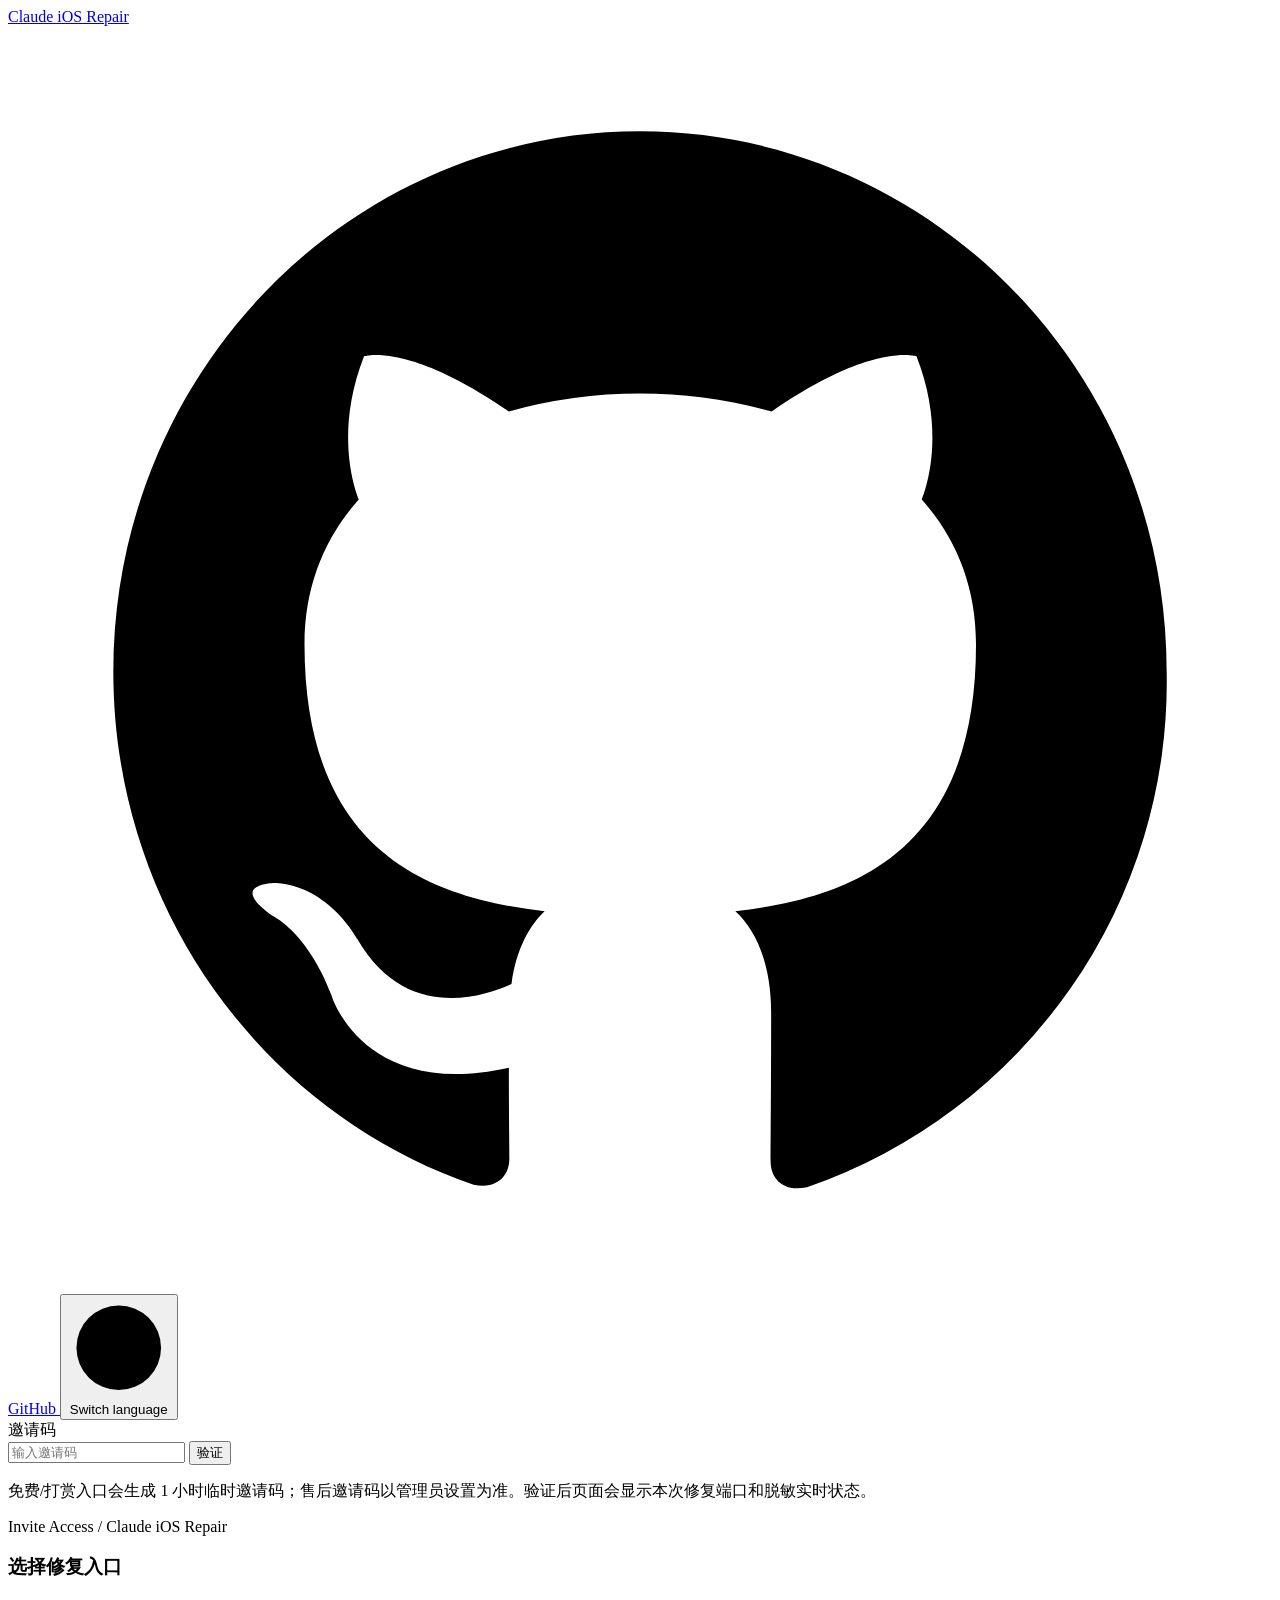
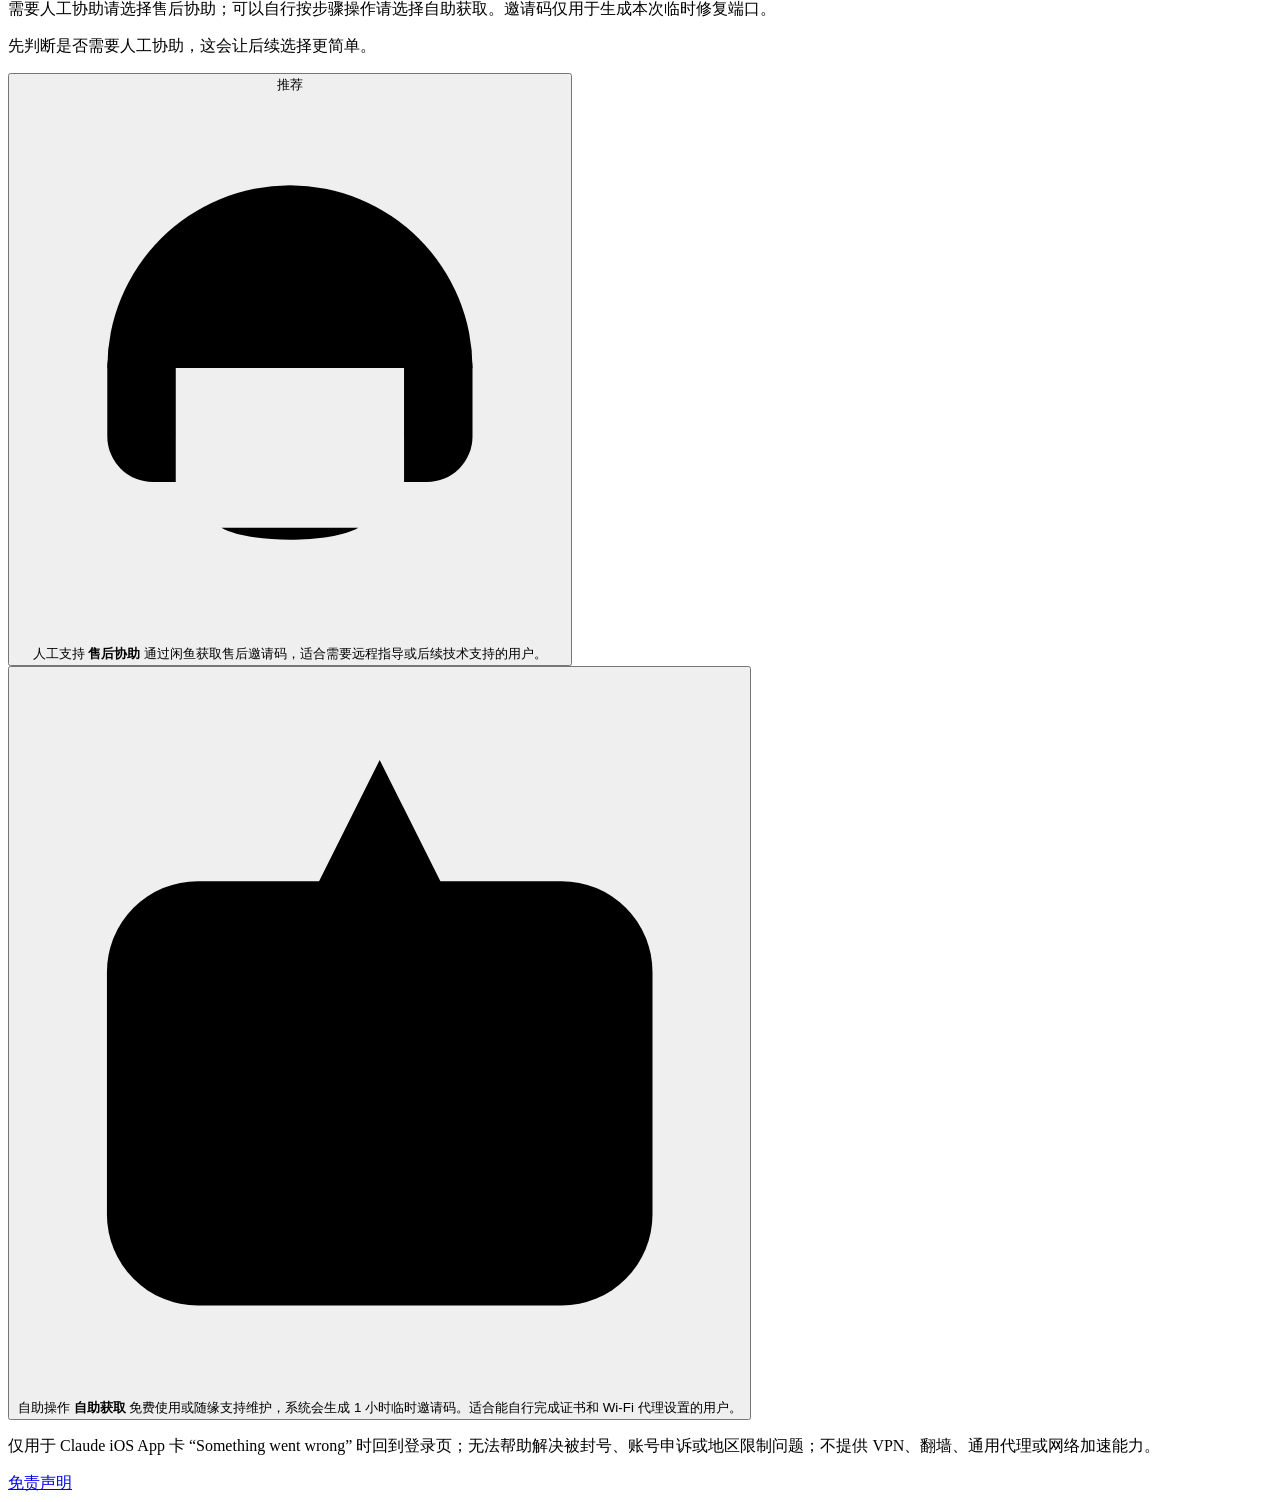
==== repair_site/web/index.html @ 19daa7bd "Simplify WeChat group QR copy" ====
<!doctype html>
<html lang="zh-CN">
<head>
  <meta charset="utf-8">
  <meta name="viewport" content="width=device-width, initial-scale=1">
  <title>Claude iOS 登录卡死修复指南</title>
  <link rel="icon" href='data:image/svg+xml,%3Csvg xmlns="http://www.w3.org/2000/svg" viewBox="0 0 64 64"%3E%3Crect width="64" height="64" rx="14" fill="%23255fdb"/%3E%3Cpath d="M20 34h24M32 22v24" stroke="white" stroke-width="7" stroke-linecap="round"/%3E%3C/svg%3E'>
  <link rel="stylesheet" href="/styles.css">
</head>
<body class="public-page">
  <header class="topbar">
    <div class="topbar-shell">
      <div class="topbar-main">
        <a class="brand" href="#top" aria-label="返回指南顶部">Claude iOS Repair</a>
        <div class="topbar-actions">
          <a class="github-link icon-button" href="https://github.com/claude89757/claude-ios-repair-proxy" target="_blank" rel="noreferrer noopener" aria-label="GitHub 开源地址" title="GitHub">
            <svg class="github-icon" viewBox="0 0 24 24" aria-hidden="true" focusable="false">
              <path d="M12 2C6.48 2 2 6.58 2 12.26c0 4.53 2.87 8.38 6.84 9.74.5.1.68-.22.68-.49 0-.24-.01-.88-.01-1.73-2.78.62-3.37-1.38-3.37-1.38-.45-1.19-1.11-1.5-1.11-1.5-.91-.64.07-.63.07-.63 1 .07 1.53 1.06 1.53 1.06.9 1.57 2.36 1.12 2.93.86.09-.67.35-1.12.63-1.38-2.22-.26-4.56-1.14-4.56-5.07 0-1.12.39-2.03 1.03-2.75-.1-.26-.45-1.31.1-2.72 0 0 .84-.28 2.75 1.05A9.3 9.3 0 0 1 12 6.98c.85 0 1.7.12 2.5.34 1.91-1.33 2.75-1.05 2.75-1.05.55 1.41.2 2.46.1 2.72.64.72 1.03 1.63 1.03 2.75 0 3.94-2.34 4.81-4.57 5.07.36.32.68.95.68 1.92 0 1.38-.01 2.49-.01 2.83 0 .27.18.59.69.49A10.14 10.14 0 0 0 22 12.26C22 6.58 17.52 2 12 2z"></path>
            </svg>
            <span class="sr-only">GitHub</span>
          </a>
          <button id="language-toggle" class="language-toggle icon-button" type="button" aria-label="Switch language" title="Switch language" aria-pressed="false">
            <svg class="language-toggle-icon" viewBox="0 0 24 24" aria-hidden="true" focusable="false">
              <circle cx="12" cy="12" r="10"></circle>
              <path d="M2 12h20"></path>
              <path d="M12 2a14.5 14.5 0 0 1 0 20"></path>
              <path d="M12 2a14.5 14.5 0 0 0 0 20"></path>
            </svg>
            <span class="language-toggle-label sr-only">Switch language</span>
          </button>
        </div>
      </div>
      <form id="invite-form" class="header-invite-form" aria-label="邀请码验证">
        <label for="invite-code" data-i18n="entry.label">邀请码</label>
        <div class="header-invite-controls">
          <input id="invite-code" name="invite-code" autocomplete="off" inputmode="latin" placeholder="输入邀请码" data-i18n-placeholder="entry.placeholder">
          <button type="submit" data-i18n="entry.submit">验证</button>
        </div>
        <p class="claim-feedback" data-claim-feedback></p>
      </form>
      <p class="invite-floating-note" data-i18n="entry.copy">免费/打赏入口会生成 1 小时临时邀请码；售后邀请码以管理员设置为准。验证后页面会显示本次修复端口和脱敏实时状态。</p>
    </div>
  </header>

  <main id="top" class="app-shell">
    <section id="invite-gate" class="invite-gate-screen" data-active-view="choice" aria-labelledby="invite-gate-title">
      <div class="invite-gate-shell">
        <section class="invite-view invite-choice-view" data-invite-view="choice" aria-labelledby="invite-gate-title">
          <div class="invite-gate-hero">
            <p class="eyebrow" data-i18n="inviteGate.eyebrow">Invite Access / Claude iOS Repair</p>
            <h1 id="invite-gate-title" data-i18n="inviteGate.title">选择修复入口</h1>
            <p class="invite-gate-lede" data-i18n="inviteGate.copy">需要人工协助请选择售后协助；可以自行按步骤操作请选择自助获取。邀请码仅用于生成本次临时修复端口。</p>
          </div>

          <p class="invite-choice-hint" data-i18n="inviteGate.choiceHint">先判断是否需要人工协助，这会让后续选择更简单。</p>

          <div class="invite-methods" aria-label="邀请码获取方式">
            <button class="invite-method-option is-recommended" type="button" data-invite-method-select="xianyu" aria-controls="invite-method-xianyu">
              <span class="method-recommend" data-i18n="inviteGate.recommended">推荐</span>
              <span class="invite-method-head">
                <span class="method-icon method-icon-support" aria-hidden="true">
                  <svg viewBox="0 0 24 24" focusable="false">
                    <path d="M4 12a8 8 0 0 1 16 0"></path>
                    <path d="M4 12v3a2 2 0 0 0 2 2h1v-7H6a2 2 0 0 0-2 2z"></path>
                    <path d="M20 12v3a2 2 0 0 1-2 2h-1v-7h1a2 2 0 0 1 2 2z"></path>
                    <path d="M9 19c1.2.7 4.8.7 6 0"></path>
                  </svg>
                </span>
                <span>
                  <span class="method-label" data-i18n="inviteGate.xianyuLabel">人工支持</span>
                  <strong data-i18n="inviteGate.xianyuTitle">售后协助</strong>
                </span>
              </span>
              <span data-i18n="inviteGate.xianyuBrief">通过闲鱼获取售后邀请码，适合需要远程指导或后续技术支持的用户。</span>
            </button>

            <button class="invite-method-option" type="button" data-invite-method-select="self" aria-controls="invite-method-self">
              <span class="invite-method-head">
                <span class="method-icon method-icon-self" aria-hidden="true">
                  <svg viewBox="0 0 24 24" focusable="false">
                    <path d="M15 7h3a3 3 0 0 1 3 3v8a3 3 0 0 1-3 3H6a3 3 0 0 1-3-3v-8a3 3 0 0 1 3-3h3"></path>
                    <path d="M8 11l4-8 4 8"></path>
                    <path d="M10 11h4"></path>
                    <path d="M9 16h6"></path>
                  </svg>
                </span>
                <span>
                  <span class="method-label" data-i18n="inviteGate.selfLabel">自助操作</span>
                  <strong data-i18n="inviteGate.selfTitle">自助获取</strong>
                </span>
              </span>
              <span data-i18n="inviteGate.selfBrief">免费使用或随缘支持维护，系统会生成 1 小时临时邀请码。适合能自行完成证书和 Wi‑Fi 代理设置的用户。</span>
            </button>
          </div>

          <p class="invite-scope-note" data-i18n="inviteGate.scopeNote">仅用于 Claude iOS App 卡 “Something went wrong” 时回到登录页；无法帮助解决被封号、账号申诉或地区限制问题；不提供 VPN、翻墙、通用代理或网络加速能力。</p>
        </section>

        <section id="invite-method-xianyu" class="invite-view invite-method-page" data-invite-view="xianyu" data-invite-method-panel="xianyu" hidden>
          <div class="method-page-header">
            <button class="button secondary method-back-button" type="button" data-invite-back data-i18n="inviteGate.back">返回选择</button>
            <span class="method-recommend" data-i18n="inviteGate.recommended">推荐</span>
          </div>
          <div class="invite-method-page-body">
            <div class="method-page-copy">
              <p class="method-label" data-i18n="inviteGate.xianyuLabel">人工支持</p>
              <h2 data-i18n="inviteGate.xianyuDetailTitle">闲鱼购买后获取售后邀请码</h2>
              <p data-i18n="inviteGate.xianyuPageCopy">购买后按售后指引获取邀请码，再在顶部输入并验证。</p>
            </div>
            <div class="method-page-card">
              <div class="xianyu-link-box">
                <span data-i18n="inviteGate.xianyuCodeLabel">闲鱼购买链接</span>
                <a href="https://www.goofish.com/item?spm=a21ybx.personal.feeds.1.3e076ac2wWp67j&amp;id=1061136454887&amp;categoryId=50023914" target="_blank" rel="noreferrer noopener">https://www.goofish.com/item?id=1061136454887</a>
              </div>
              <div class="support-badges is-supported" aria-label="支持说明">
                <span data-i18n="inviteGate.remoteSupport">含远程指导</span>
                <span data-i18n="inviteGate.afterSupport">含后续售后技术支持</span>
              </div>
              <div class="method-page-actions">
                <a class="button primary" href="https://www.goofish.com/item?spm=a21ybx.personal.feeds.1.3e076ac2wWp67j&amp;id=1061136454887&amp;categoryId=50023914" target="_blank" rel="noreferrer noopener" data-i18n="inviteGate.openXianyu">去闲鱼获取售后邀请码</a>
                <button class="button secondary" type="button" data-copy-invite-link data-copy-value="https://www.goofish.com/item?spm=a21ybx.personal.feeds.1.3e076ac2wWp67j&amp;id=1061136454887&amp;categoryId=50023914" data-i18n="inviteGate.copyXianyu">复制链接</button>
                <button class="button secondary" type="button" data-focus-invite data-i18n="inviteGate.focusInvite">去顶部输入邀请码</button>
              </div>
              <p class="method-footnote" data-i18n="inviteGate.xianyuFootnote">此方式使用售后邀请码；请以下单后的售后邀请码为准。</p>
            </div>
          </div>
        </section>

        <section id="invite-method-self" class="invite-view invite-method-page self-method-page" data-invite-view="self" data-invite-method-panel="self" hidden>
          <div class="method-page-header">
            <button class="button secondary method-back-button" type="button" data-invite-back data-i18n="inviteGate.back">返回选择</button>
            <div class="support-badges" aria-label="支持说明">
              <span data-i18n="inviteGate.selfServe">自助使用，无售后和远程支持</span>
            </div>
          </div>
          <div class="invite-method-page-body">
            <div class="method-page-copy">
              <p class="method-label" data-i18n="inviteGate.selfLabel">自助操作</p>
              <h2 data-i18n="inviteGate.selfDetailTitle">自助获取临时邀请码</h2>
              <p data-i18n="inviteGate.selfPageCopy">可以免费自助，也可以随缘支持维护。两种方式都会生成 1 小时临时邀请码，适合能自行完成证书和 Wi‑Fi 代理设置的用户。</p>
            </div>

            <div class="self-service-options">
              <div class="self-service-paths">
                <article class="self-service-path is-free">
                  <div>
                    <p class="method-label" data-i18n="inviteGate.freePathLabel">方式一</p>
                    <h3 data-i18n="inviteGate.freePathTitle">小红书一键三连</h3>
                    <p data-i18n="inviteGate.freePathCopy">先打开小红书完成一键三连，再点击确认生成邀请码。</p>
                  </div>
                  <div class="self-service-path-actions">
                    <a class="button secondary" href="https://www.xiaohongshu.com/explore/6a3d6a840000000015027b6c?app_platform=ios&app_version=9.35.1&share_from_user_hidden=true&xsec_source=app_share&type=normal&xsec_token=CB0UYhy_gO1Kvj1oKU3by-zAITK2CkzHW9HyzYuIuJ2mY=&author_share=1&xhsshare=WeixinSession&shareRedId=N0wyMzZLNTw2NzUyOTgwNjY0OTc0SUc5&apptime=1782614223&share_id=7ce6b5a0903d4e72ba044663a7fe2b5c&wechatWid=e41ea19683b24e64600b37507d713f97&wechatOrigin=menu" target="_blank" rel="noreferrer noopener" data-i18n="inviteGate.openXhs">打开小红书</a>
                    <button class="button primary" type="button" data-invite-auto-claim="free" data-i18n="inviteGate.startFree">我已一键三连，生成邀请码</button>
                  </div>
                </article>

                <article class="self-service-path is-coffee">
                  <div>
                    <p class="method-label" data-i18n="inviteGate.coffeePathLabel">方式二</p>
                    <h3 data-i18n="inviteGate.coffeePathTitle">请作者喝杯咖啡</h3>
                    <p data-i18n="inviteGate.coffeePathCopy">扫码下方支付宝二维码后，点击确认生成邀请码。</p>
                  </div>
                  <div class="self-service-path-actions">
                    <button class="button primary" type="button" data-invite-auto-claim="alipay" data-i18n="inviteGate.startAlipay">我已请咖啡，生成邀请码</button>
                  </div>
                </article>
              </div>

              <article class="self-service-card">
                <div class="self-service-card-head">
                  <span class="method-icon method-icon-support-dev" aria-hidden="true">
                    <svg viewBox="0 0 24 24" focusable="false">
                      <path d="M6 9h12l-1.2 11H7.2z"></path>
                      <path d="M8 9V6a4 4 0 0 1 8 0v3"></path>
                      <path d="M9 14h6"></path>
                    </svg>
                  </span>
                  <div>
                    <p class="method-label" data-i18n="inviteGate.alipayLabel">支持维护</p>
                    <h3 data-i18n="inviteGate.alipayDetailTitle">请作者喝杯咖啡</h3>
                  </div>
                </div>
                <p data-i18n="inviteGate.alipayPageCopy">如果工具帮到了你，可以请作者喝杯咖啡支持维护。</p>
                <div class="qr-scan-panel">
                  <button class="qr-image-button" type="button" data-qr-preview="/assets/alipay-reward-qr.jpg" data-qr-title="支付宝收款二维码" aria-label="放大查看支付宝收款二维码">
                    <img class="qr-scan-image" src="/assets/alipay-reward-qr.jpg" alt="支付宝收款二维码">
                  </button>
                  <div class="qr-panel-copy">
                    <h2 data-i18n="inviteGate.scanAlipayTitle">支付宝二维码</h2>
                    <p data-i18n="inviteGate.scanAlipayCopy">可扫码支持维护，完成后点上方按钮自动验证。</p>
                  </div>
                  <div class="qr-actions">
                    <button class="button secondary" type="button" data-qr-preview="/assets/alipay-reward-qr.jpg" data-qr-title="支付宝收款二维码" data-i18n="inviteGate.previewQr">放大查看</button>
                    <a class="button secondary" href="/assets/alipay-reward-qr.jpg" target="_blank" rel="noreferrer noopener" data-i18n="inviteGate.openOriginal">打开原图</a>
                    <a class="button secondary" href="/assets/alipay-reward-qr.jpg" download data-i18n="inviteGate.downloadQr">下载保存</a>
                  </div>
                </div>
              </article>

              <button class="floating-group-qr" type="button" data-qr-preview="/assets/group-invite-qr.jpg" data-qr-title="微信群二维码" aria-label="打开微信群二维码">
                <img class="floating-group-qr-image" src="/assets/group-invite-qr.jpg" alt="微信群二维码">
                <span class="floating-group-qr-copy">
                  <span class="floating-group-qr-title" data-i18n="inviteGate.scanGroupTitle">加入微信群</span>
                  <span class="floating-group-qr-action" data-i18n="inviteGate.openGroupQr">扫码入群交流</span>
                </span>
              </button>
            </div>
          </div>
        </section>

      </div>
    </section>

    <div id="qr-preview-modal" class="qr-preview-modal" role="dialog" aria-modal="true" aria-labelledby="qr-preview-title" hidden>
      <div class="qr-preview-backdrop" data-qr-close></div>
      <div class="qr-preview-dialog">
        <button class="qr-preview-close" type="button" data-qr-close data-i18n="inviteGate.closePreview">关闭</button>
        <h2 id="qr-preview-title" data-i18n="inviteGate.qrPreviewTitle">二维码预览</h2>
        <img id="qr-preview-image" src="" alt="">
        <div class="qr-preview-actions">
          <a id="qr-preview-open" class="button secondary" href="#" target="_blank" rel="noreferrer noopener" data-i18n="inviteGate.openOriginal">打开原图</a>
          <a id="qr-preview-download" class="button primary" href="#" download data-i18n="inviteGate.downloadQr">下载保存</a>
        </div>
      </div>
    </div>

    <div id="repair-workspace" class="guide-layout" hidden>
      <div class="guide-main">
        <section id="guide" class="section wizard-section" aria-labelledby="guide-title">
          <div class="workspace-intro">
            <p class="eyebrow" data-i18n="hero.eyebrow">iPhone / Claude App / 本地登录态修复</p>
            <h1 id="page-title" data-i18n="hero.title">Claude iOS 登录卡死修复指南</h1>
            <p class="lede" data-i18n="hero.lede">主要用于账号被 ban、禁用或异常后，Claude iOS 反复出现 “Something went wrong, try again”，删除并重装后仍回不到登录页的场景。按步骤临时配置 Wi‑Fi HTTP 修复通道，帮助 Claude iOS 清理本地旧 session、cookie、routing hint。修复完成后请立即关闭 Wi‑Fi HTTP 代理并撤销证书完全信任。</p>
          </div>

          <div class="section-head">
            <p class="eyebrow" data-i18n="guide.kicker">操作顺序</p>
            <h2 id="guide-title" data-i18n="guide.title">修复向导</h2>
            <p data-i18n="guide.copy">按卡片逐步操作。每完成一步点击“我已完成，下一步”，右侧实时状态会同步显示代理连接、证书信任和 Claude 请求事件。</p>
          </div>

          <ol id="wizard-steps" class="step-rail" aria-label="修复步骤">
            <li>
              <button class="step-tab is-active" type="button" data-step-button="1" aria-controls="step-panel-1" aria-current="step">
                <span class="step-index">1</span>
                <span><strong data-i18n="step1.title">获取邀请码</strong><small data-i18n="step.statusCurrent">当前步骤</small></span>
              </button>
            </li>
            <li>
              <button class="step-tab" type="button" data-step-button="2" aria-controls="step-panel-2">
                <span class="step-index">2</span>
                <span><strong data-i18n="step2.title">安装并信任证书</strong><small data-i18n="step.statusWaiting">等待</small></span>
              </button>
            </li>
            <li>
              <button class="step-tab" type="button" data-step-button="3" aria-controls="step-panel-3">
                <span class="step-index">3</span>
                <span><strong data-i18n="step3.title">配置 Wi‑Fi 修复通道</strong><small data-i18n="step.statusWaiting">等待</small></span>
              </button>
            </li>
            <li>
              <button class="step-tab" type="button" data-step-button="4" aria-controls="step-panel-4">
                <span class="step-index">4</span>
                <span><strong data-i18n="step4.title">打开 Claude</strong><small data-i18n="step.statusWaiting">等待</small></span>
              </button>
            </li>
            <li>
              <button class="step-tab" type="button" data-step-button="5" aria-controls="step-panel-5">
                <span class="step-index">5</span>
                <span><strong data-i18n="step5.title">恢复网络</strong><small data-i18n="step.statusWaiting">等待</small></span>
              </button>
            </li>
          </ol>

          <div class="wizard-card-deck">
            <article id="step-panel-1" class="wizard-card is-active" data-step-panel="1" aria-labelledby="step1-title">
              <div class="wizard-card-head">
                <span class="step-number">1</span>
                <div>
                  <p class="panel-kicker" data-i18n="step.kickerPrepare">准备</p>
                  <h3 id="step1-title" data-i18n="step1.title">获取邀请码</h3>
                </div>
              </div>
              <p data-i18n="step1.copy">邀请码验证成功。页面已解锁临时代理配置和修复步骤，请继续安装并信任证书。</p>
              <div class="task-note accent">
                <strong data-i18n="step1.verifiedTitle">邀请码已验证</strong>
                <span data-i18n="step1.verifiedCopy">专属修复端口已在右侧状态栏显示。下一步只需要按提示完成证书和 Wi‑Fi HTTP 代理设置。</span>
              </div>
            </article>

            <article id="step-panel-2" class="wizard-card" data-step-panel="2" aria-labelledby="step2-title" hidden>
              <div class="wizard-card-head">
                <span class="step-number">2</span>
                <div>
                  <p class="panel-kicker" data-i18n="step.kickerCertificate">证书</p>
                  <h3 id="step2-title" data-i18n="step2.title">安装并信任证书</h3>
                </div>
              </div>
              <ol class="step-list">
                <li data-i18n="step2.item1">使用 Safari 打开 <a href="/certs/mitmproxy-ca-cert.cer">证书链接</a>，允许下载描述文件。</li>
                <li data-i18n="step2.item2">进入 <strong>设置 → 通用 → VPN 与设备管理</strong>，确认证书描述文件已经安装。</li>
                <li data-i18n="step2.item3">进入 <strong>设置 → 通用 → 关于本机 → 证书信任设置</strong>，确认 mitmproxy 证书已经打开“完全信任”。</li>
              </ol>
              <button class="button primary step-complete-button" type="button" data-step-complete="2" data-i18n="step.next">我已完成，下一步</button>
            </article>

            <article id="step-panel-3" class="wizard-card" data-step-panel="3" aria-labelledby="step3-title" hidden>
              <div class="wizard-card-head">
                <span class="step-number">3</span>
                <div>
                  <p class="panel-kicker" data-i18n="step.kickerNetwork">网络</p>
                  <h3 id="step3-title" data-i18n="step3.title">配置 Wi‑Fi 修复通道</h3>
                </div>
              </div>
              <ol class="step-list">
                <li data-i18n="step3.item1">打开飞行模式，然后只打开 Wi-Fi，保持蜂窝网络关闭。</li>
                <li data-i18n="step3.item2">关闭手机上的其它 VPN、代理或第三方网络工具，否则 Claude 流量可能不会进入本次修复通道。</li>
                <li data-i18n="step3.item3">进入当前 Wi-Fi 的信息页，找到 HTTP 代理，选择手动。</li>
                <li data-i18n="step3.item4">填写页面显示的服务器和端口，认证保持关闭，其余认证字段不用填写。</li>
              </ol>
              <button class="button primary step-complete-button" type="button" data-step-complete="3" data-i18n="step.next">我已完成，下一步</button>
            </article>

            <article id="step-panel-4" class="wizard-card" data-step-panel="4" aria-labelledby="step4-title" hidden>
              <div class="wizard-card-head">
                <span class="step-number">4</span>
                <div>
                  <p class="panel-kicker" data-i18n="step.kickerRepair">修复</p>
                  <h3 id="step4-title" data-i18n="step4.title">打开 Claude</h3>
                </div>
              </div>
              <ol class="step-list">
                <li data-i18n="step4.item1">强退 Claude App，再重新打开。</li>
                <li data-i18n="step4.item2">等待 10-20 秒，保持当前 Wi‑Fi 和 HTTP 代理设置不变。</li>
                <li data-i18n="step4.item3">看到登录入口，或状态出现 /api/account、rewrite、Cookie 删除，即可下一步；不需要长时间保持修复通道。</li>
              </ol>
              <button class="button primary step-complete-button" type="button" data-step-complete="4" data-i18n="step.next">我已完成，下一步</button>
            </article>

            <article id="step-panel-5" class="wizard-card" data-step-panel="5" aria-labelledby="step5-title" hidden>
              <div class="wizard-card-head">
                <span class="step-number">5</span>
                <div>
                  <p class="panel-kicker" data-i18n="step.kickerFinish">收尾</p>
                  <h3 id="step5-title" data-i18n="step5.title">恢复网络</h3>
                </div>
              </div>
              <ol class="step-list">
                <li data-i18n="step5.item1">把当前 Wi-Fi 的 HTTP 代理改回“关闭”。</li>
                <li data-i18n="step5.item2">关闭飞行模式，恢复蜂窝网络。若你原本有其他网络配置，请自行按原状恢复；本工具不提供 VPN、翻墙、网络加速或地区访问能力。</li>
                <li data-i18n="step5.item3">关闭 mitmproxy 证书“完全信任”。这一步做完后再继续正常使用 Claude。</li>
              </ol>
              <button class="button primary step-complete-button" type="button" data-step-complete="5" data-i18n="step.finish">完成修复</button>
              <section id="safety" class="safety safety-compact">
                <div class="section-head">
                  <p class="eyebrow" data-i18n="safety.kicker">使用后处理</p>
                  <h2 data-i18n="safety.title">安全说明</h2>
                </div>
                <ul>
                  <li data-i18n="safety.item1">请只在自己的设备和账号上使用，本工具只用于清理卡住的本地旧会话，不用于绕过账号、地区或网络限制。</li>
                  <li data-i18n="safety.item2">修复期间不要提交、记录或共享真实 Cookie、sessionKey、routingHint、Authorization、mitmproxy 证书或设备标识。</li>
                  <li data-i18n="safety.item3">服务端只记录脱敏状态和事件元数据，不记录 Cookie、请求体或完整设备标识。</li>
                  <li data-i18n="safety.item4">完成后关闭 Wi‑Fi HTTP 代理，并取消修复 CA 的完全信任；公开入口生成的临时端口默认 1 小时失效，售后邀请码以管理员设置为准。</li>
                  <li data-i18n="safety.item5">如果状态只显示已连接但没有 Claude 请求，优先检查是否还有其它 VPN、代理或第三方网络工具未关闭。</li>
                  <li data-i18n="safety.item6">如果状态长期没有变化，先确认 iPhone 当前 Wi-Fi、证书信任和代理配置是否一致。</li>
                </ul>
              </section>
            </article>
          </div>
        </section>
      </div>

      <aside id="status-sidebar" class="status-sidebar" aria-labelledby="status-title">
        <button id="status-drawer-toggle" class="status-drawer-toggle" type="button" aria-expanded="false" aria-controls="status-drawer-body">
          <span class="status-dock-main">
            <i class="status-dot" aria-hidden="true"></i>
            <span id="status-dock-label" data-i18n="status.title">实时状态</span>
          </span>
          <span class="status-dock-meta">
            <strong id="status-dock-detail" data-i18n="status.waitingInvite">等待邀请码验证</strong>
            <i class="status-drawer-cue" aria-hidden="true"></i>
          </span>
        </button>

        <div id="status-drawer-body" class="status-drawer-body">
          <section id="status" class="status-section" aria-labelledby="status-title">
            <div class="section-head">
              <p class="eyebrow">Dashboard</p>
              <div class="status-headline">
                <h2 id="status-title" data-i18n="status.title">实时状态</h2>
                <button id="status-refresh" class="button secondary" type="button" data-i18n="status.refresh">刷新状态</button>
              </div>
              <p data-i18n="status.copy">邀请码验证后，这里会显示你的一次性修复端口、脱敏状态和事件元数据。正常已登录的 Claude App 可能只显示修复通道已连接，不一定触发修复事件。</p>
            </div>

            <section id="proxy-config" class="panel proxy-panel" aria-labelledby="proxy-title" hidden>
              <div class="proxy-panel-head">
                <div>
                  <p class="panel-kicker" data-i18n="proxy.kicker">临时修复通道配置</p>
                  <h3 id="proxy-title" data-i18n="proxy.title">请按以下信息填写当前 Wi‑Fi 的 HTTP 代理，认证保持关闭；该端口仅用于本次 Claude iOS 登录态修复，公开入口默认 1 小时失效</h3>
                </div>
              </div>
              <dl class="proxy-grid">
                <dt data-i18n="proxy.host">服务器</dt>
                <dd id="proxy-host">-</dd>
                <dt data-i18n="proxy.port">端口</dt>
                <dd id="proxy-port">-</dd>
                <dt data-i18n="proxy.certUrl">证书链接</dt>
                <dd id="proxy-certificate-url">-</dd>
              </dl>
            </section>

            <div class="dashboard" aria-live="polite">
              <section class="panel summary-panel" aria-labelledby="summary-title">
                <h3 id="summary-title" data-i18n="summary.title">设备状态</h3>
                <dl id="device-summary"></dl>
              </section>

              <section class="panel checklist-panel" aria-labelledby="checklist-title">
                <h3 id="checklist-title" data-i18n="checklist.title">检查项</h3>
                <ol id="checklist" class="checklist"></ol>
              </section>

              <section class="panel events-panel" aria-labelledby="events-title">
                <h3 id="events-title" data-i18n="events.title">Claude 请求事件</h3>
                <p class="panel-note" data-i18n="events.note">只显示 Claude/Anthropic 相关连接和请求；与修复无关的普通网络连接不会显示在此表。</p>
                <div class="table-wrap">
                  <table>
                    <thead>
                      <tr>
                        <th data-i18n="events.time">时间</th>
                        <th>Path</th>
                        <th data-i18n="events.response">响应</th>
                        <th>Rewrite</th>
                        <th data-i18n="events.cookie">Cookie 标记</th>
                      </tr>
                    </thead>
                    <tbody id="event-table"></tbody>
                  </table>
                </div>
              </section>
            </div>
          </section>
        </div>
      </aside>
    </div>
  </main>

  <footer class="site-footnote" aria-label="免责声明">
    <a href="/disclaimer.html" data-i18n="footer.disclaimer">免责声明</a>
  </footer>

  <script src="/app.js" defer></script>
</body>
</html>
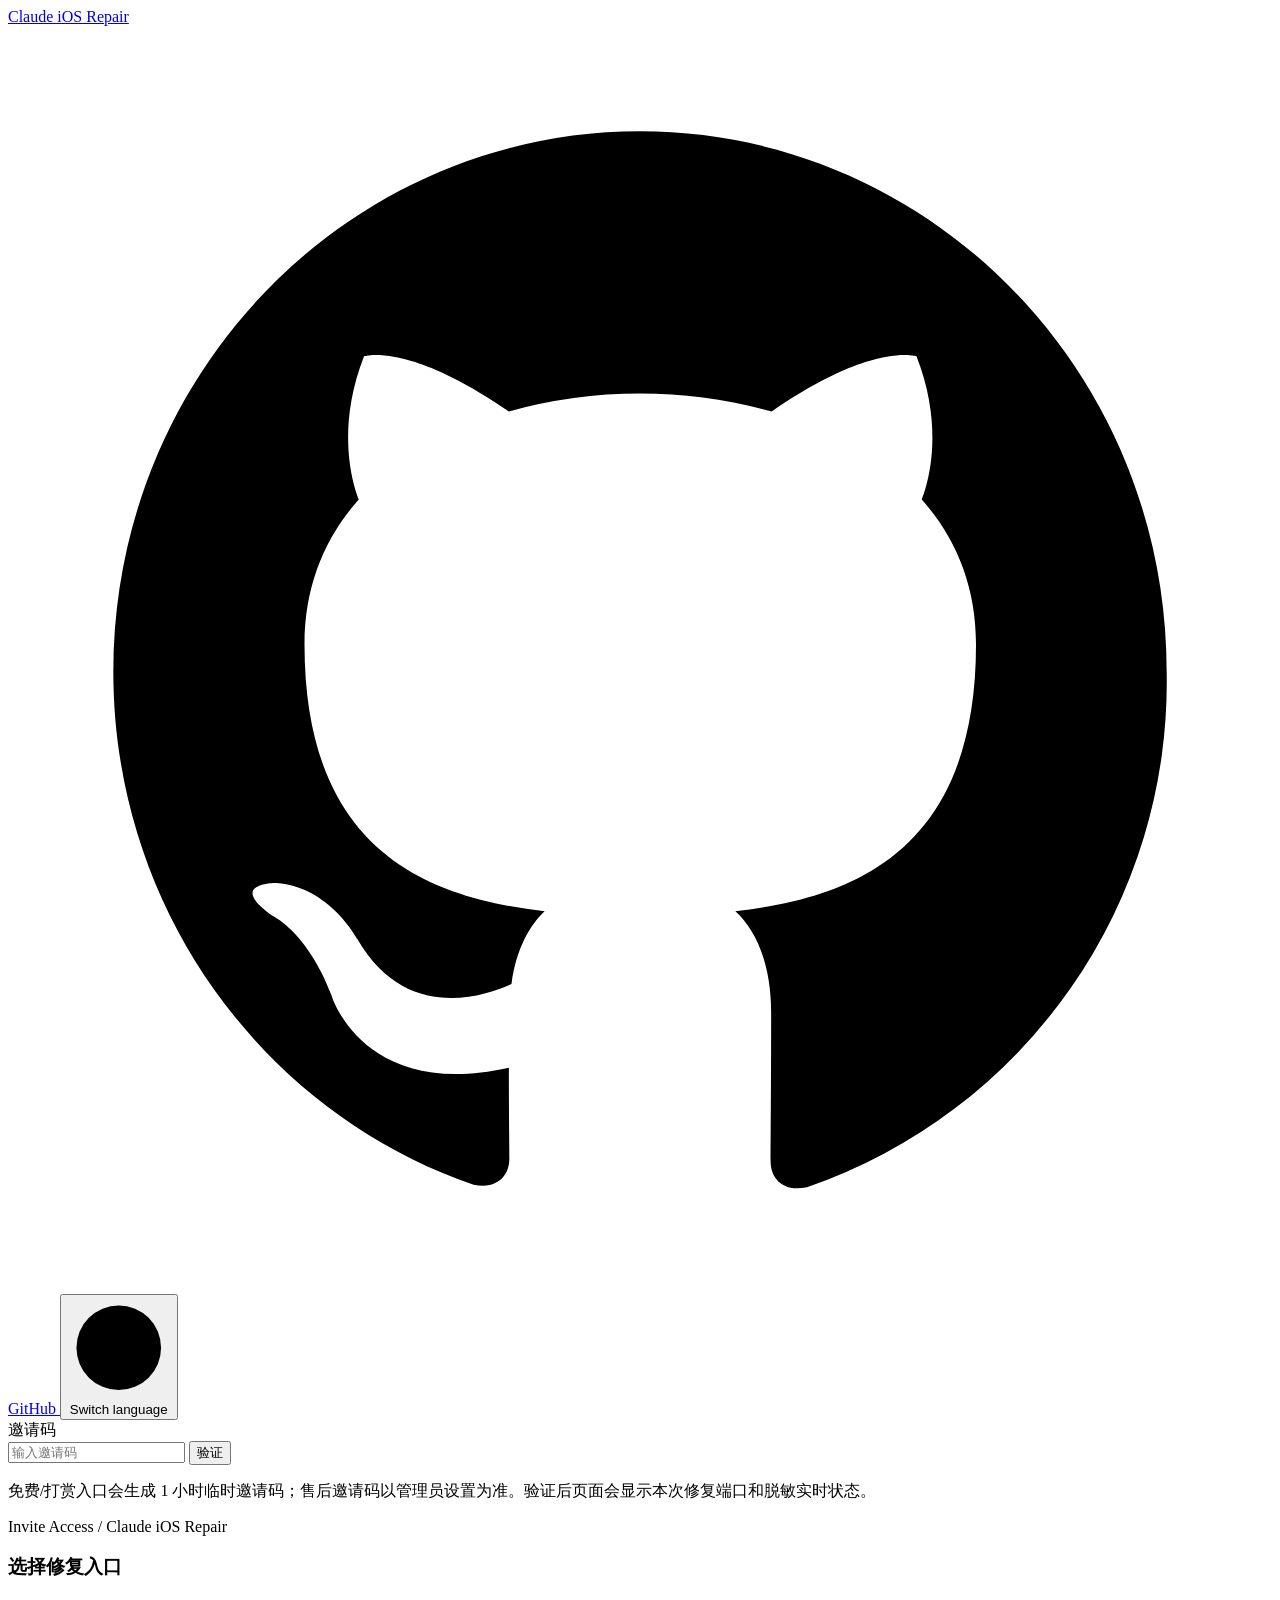
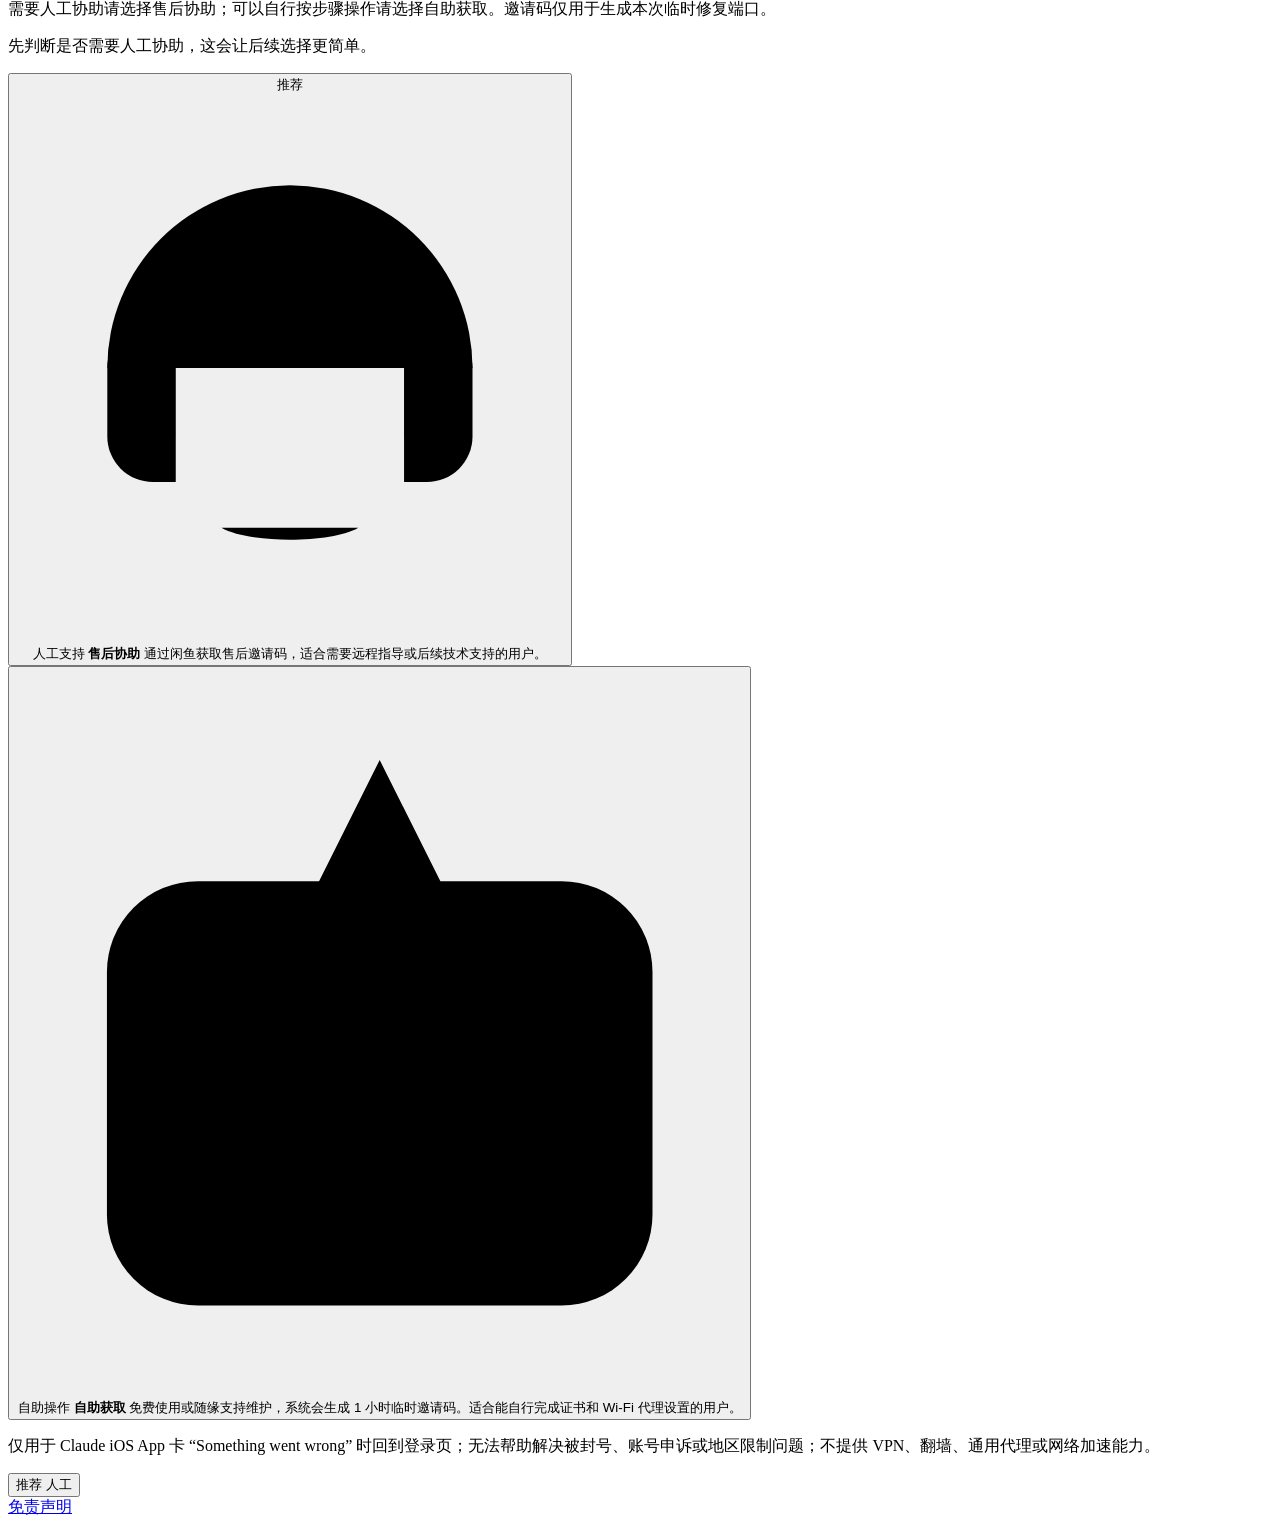
==== commit 87e641b2: "Improve support access and proxy guidance" ====
--- a/repair_site/web/index.html
+++ b/repair_site/web/index.html
@@ -36,8 +36,19 @@
           <input id="invite-code" name="invite-code" autocomplete="off" inputmode="latin" placeholder="输入邀请码" data-i18n-placeholder="entry.placeholder">
           <button type="submit" data-i18n="entry.submit">验证</button>
         </div>
-        <p class="claim-feedback" data-claim-feedback></p>
+        <p class="claim-feedback" role="status" data-claim-feedback></p>
       </form>
+      <div id="header-proxy-chip" class="header-proxy-chip" aria-label="当前修复通道" hidden>
+        <span class="header-proxy-chip-title" data-i18n="headerProxy.title">当前修复通道</span>
+        <button class="header-proxy-copy" type="button" data-copy-proxy-value="" data-copy-feedback-key="feedback.proxyHostCopied">
+          <span data-i18n="proxy.host">服务器</span>
+          <strong id="header-proxy-host">-</strong>
+        </button>
+        <button class="header-proxy-copy" type="button" data-copy-proxy-value="" data-copy-feedback-key="feedback.proxyPortCopied">
+          <span data-i18n="proxy.port">端口</span>
+          <strong id="header-proxy-port">-</strong>
+        </button>
+      </div>
       <p class="invite-floating-note" data-i18n="entry.copy">免费/打赏入口会生成 1 小时临时邀请码；售后邀请码以管理员设置为准。验证后页面会显示本次修复端口和脱敏实时状态。</p>
     </div>
   </header>
@@ -313,10 +324,11 @@
                 </div>
               </div>
               <ol class="step-list">
-                <li data-i18n="step3.item1">打开飞行模式，然后只打开 Wi-Fi，保持蜂窝网络关闭。</li>
-                <li data-i18n="step3.item2">关闭手机上的其它 VPN、代理或第三方网络工具，否则 Claude 流量可能不会进入本次修复通道。</li>
-                <li data-i18n="step3.item3">进入当前 Wi-Fi 的信息页，找到 HTTP 代理，选择手动。</li>
-                <li data-i18n="step3.item4">填写页面显示的服务器和端口，认证保持关闭，其余认证字段不用填写。</li>
+                <li data-i18n="step3.item1">打开飞行模式，然后只打开 Wi-Fi，保持蜂窝网络关闭；关闭手机上的其它 VPN、代理或第三方网络工具，否则 Claude 流量可能不会进入本次修复通道。</li>
+                <li data-i18n="step3.item2">进入 <strong>设置 → Wi‑Fi</strong>，确认已经连接当前 Wi‑Fi。</li>
+                <li data-i18n="step3.item3">在当前 Wi‑Fi 名称右侧，点击 <strong>蓝色圆圈 i / 信息按钮</strong>，进入 Wi‑Fi 信息页。</li>
+                <li data-i18n="step3.item4">向下找到 <strong>HTTP 代理</strong>，选择 <strong>手动</strong>。</li>
+                <li data-i18n="step3.item5">填写 Header 固定显示的 <strong>服务器</strong> 和 <strong>端口</strong>；<strong>认证保持关闭</strong>，其余认证字段不用填写。</li>
               </ol>
               <button class="button primary step-complete-button" type="button" data-step-complete="3" data-i18n="step.next">我已完成，下一步</button>
             </article>
@@ -446,6 +458,11 @@
     </div>
   </main>
 
+  <button id="support-fab" class="support-fab" type="button" data-support-entry aria-label="打开售后协助">
+    <span class="support-fab-badge" data-i18n="supportFab.badge">推荐</span>
+    <span class="support-fab-main" data-i18n="supportFab.main">人工</span>
+  </button>
+
   <footer class="site-footnote" aria-label="免责声明">
     <a href="/disclaimer.html" data-i18n="footer.disclaimer">免责声明</a>
   </footer>
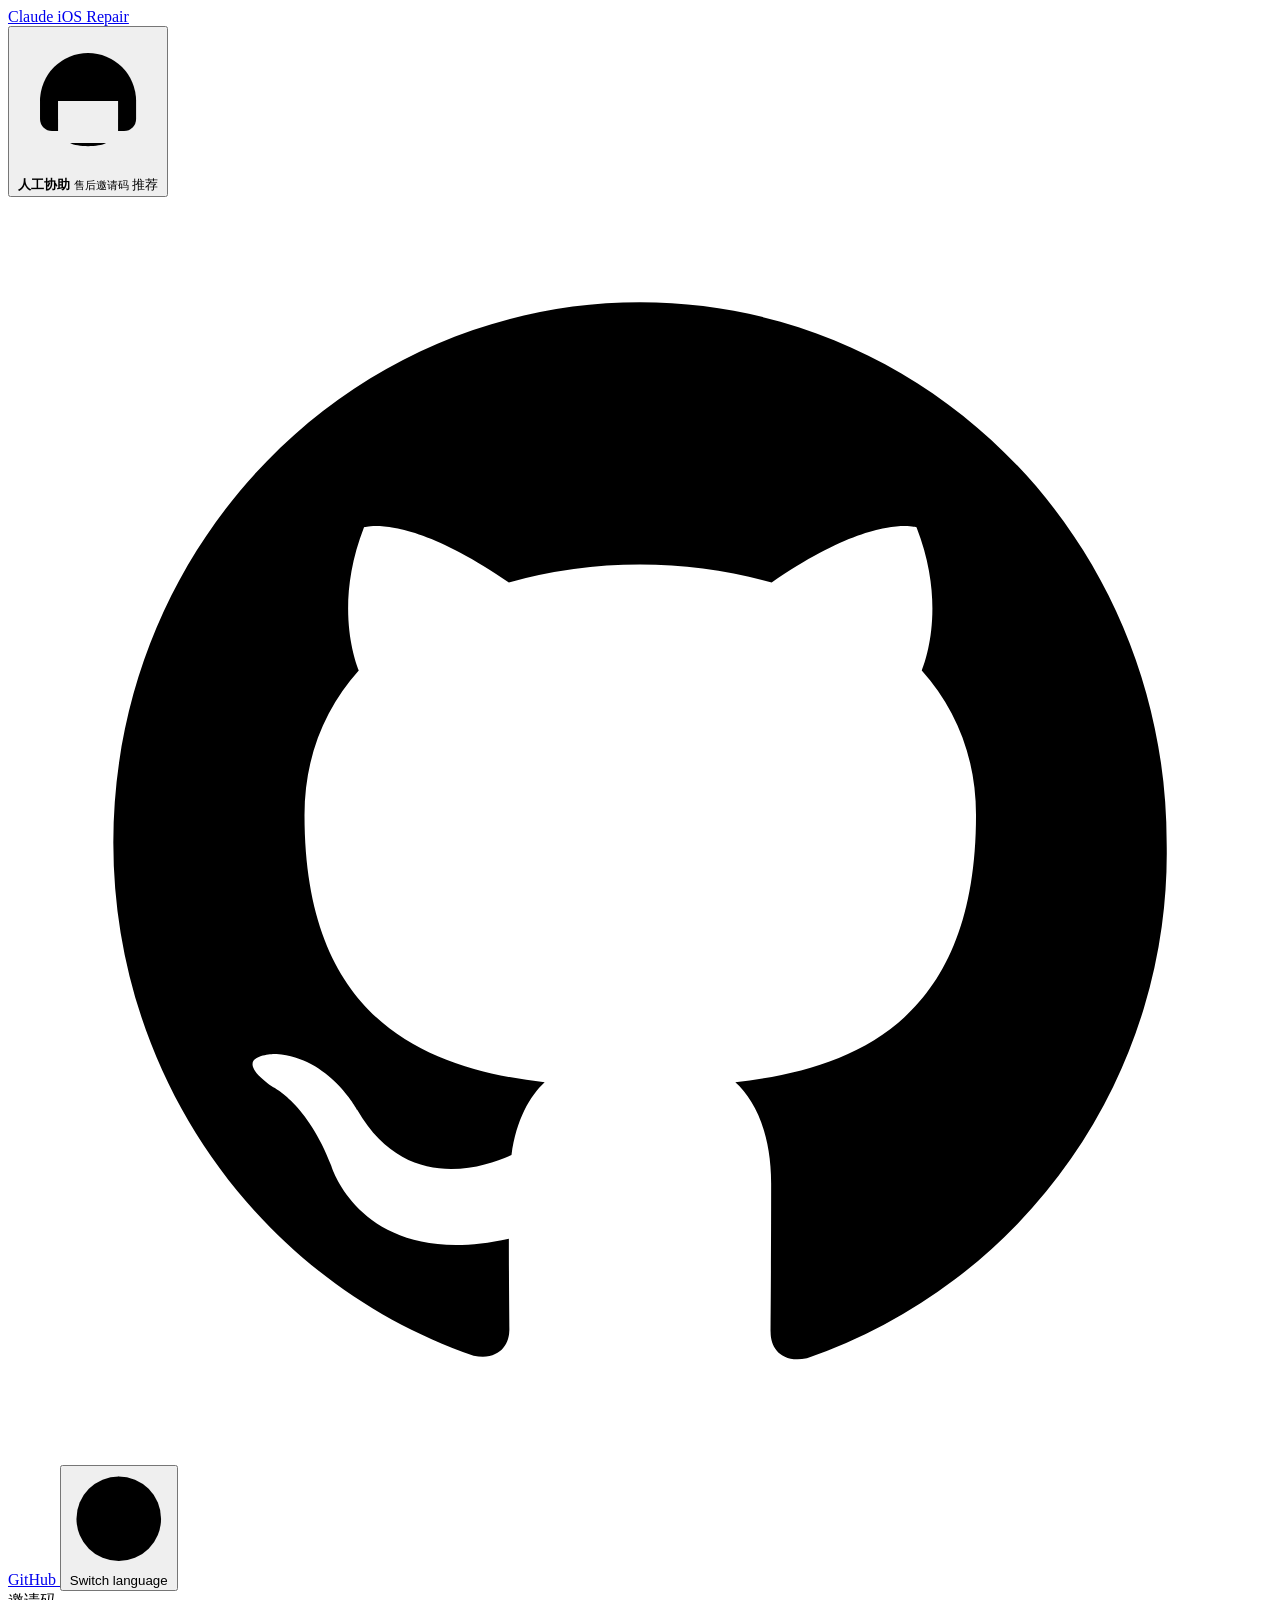
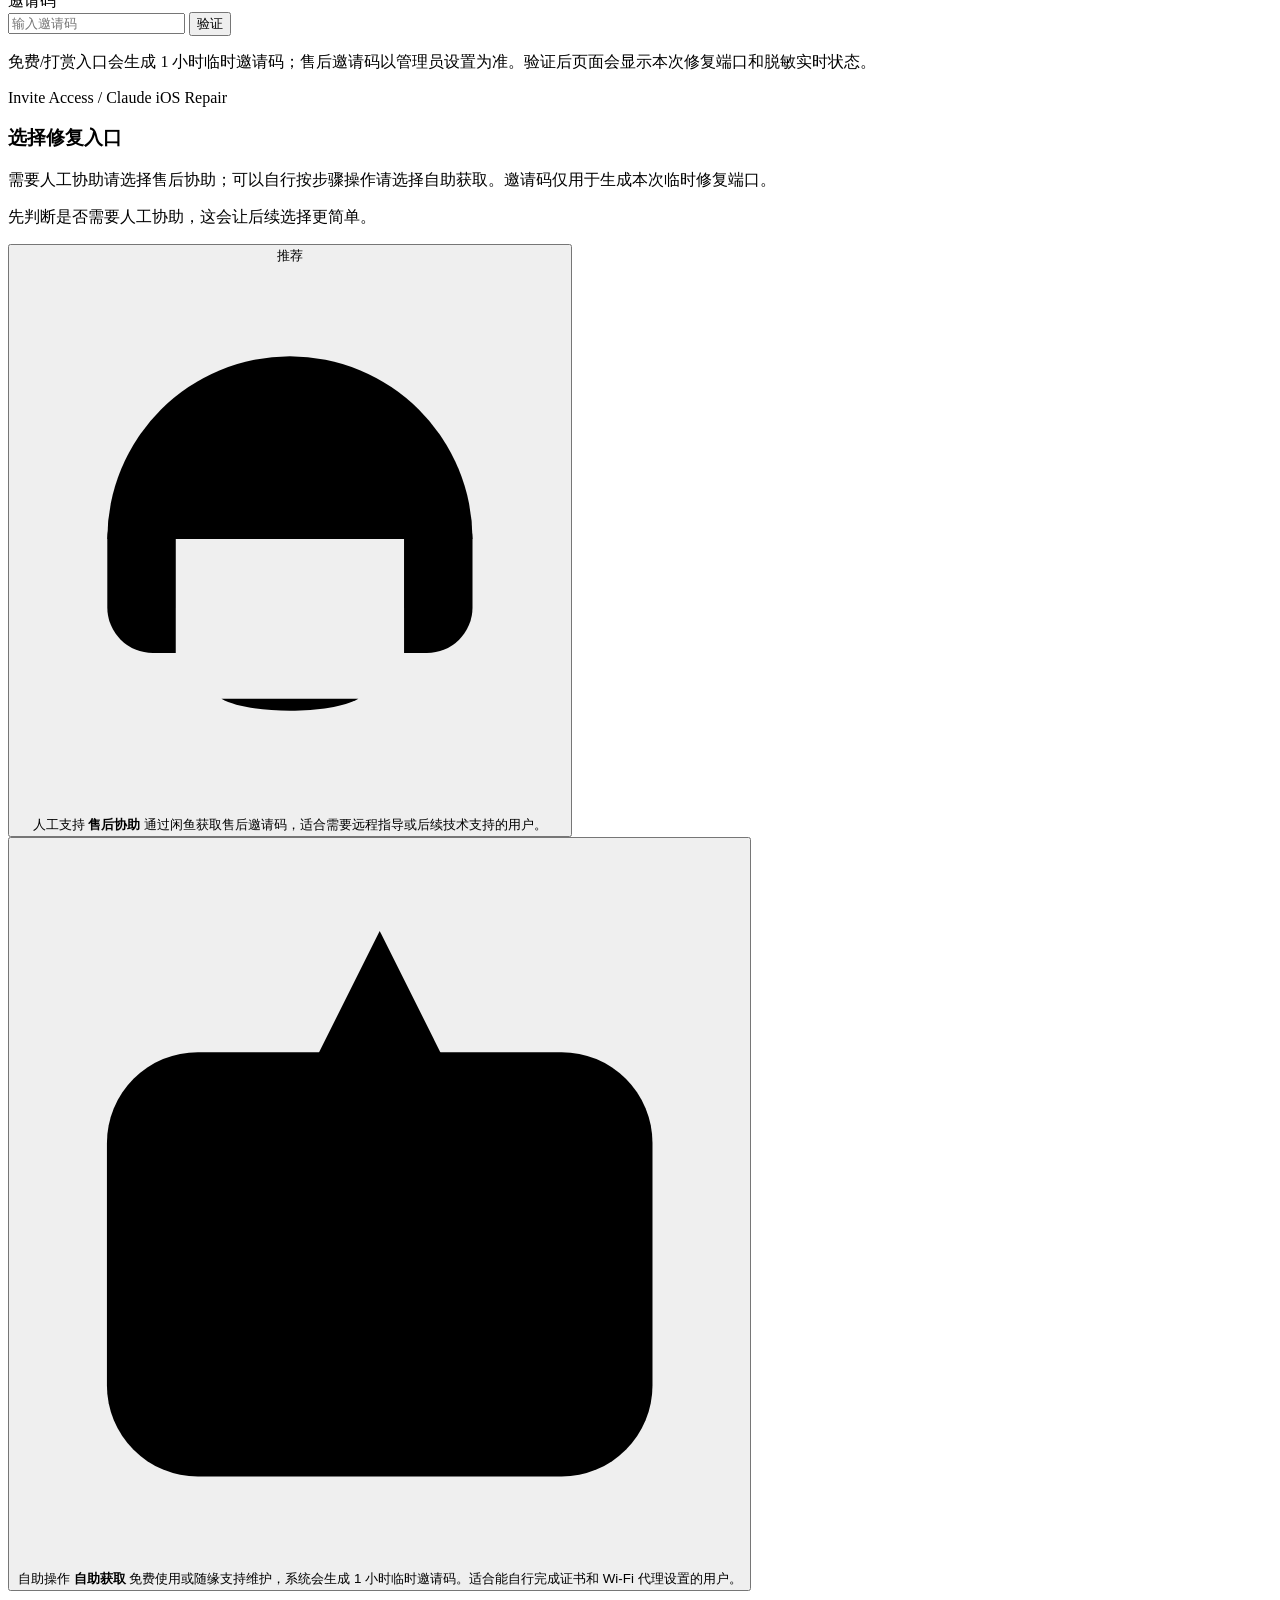
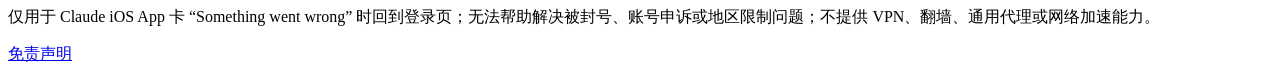
==== commit 6996000c: "Move support entry to header" ====
--- a/repair_site/web/index.html
+++ b/repair_site/web/index.html
@@ -13,6 +13,21 @@
       <div class="topbar-main">
         <a class="brand" href="#top" aria-label="返回指南顶部">Claude iOS Repair</a>
         <div class="topbar-actions">
+          <button class="support-entry-button" type="button" data-support-entry aria-label="打开售后协助">
+            <span class="support-entry-icon" aria-hidden="true">
+              <svg viewBox="0 0 24 24" focusable="false">
+                <path d="M4 12a8 8 0 0 1 16 0"></path>
+                <path d="M4 12v3a2 2 0 0 0 2 2h1v-7H6a2 2 0 0 0-2 2z"></path>
+                <path d="M20 12v3a2 2 0 0 1-2 2h-1v-7h1a2 2 0 0 1 2 2z"></path>
+                <path d="M9 19c1.2.7 4.8.7 6 0"></path>
+              </svg>
+            </span>
+            <span class="support-entry-copy">
+              <strong data-i18n="supportEntry.title">人工协助</strong>
+              <small data-i18n="supportEntry.copy">售后邀请码</small>
+            </span>
+            <span class="support-entry-badge" data-i18n="supportEntry.badge">推荐</span>
+          </button>
           <a class="github-link icon-button" href="https://github.com/claude89757/claude-ios-repair-proxy" target="_blank" rel="noreferrer noopener" aria-label="GitHub 开源地址" title="GitHub">
             <svg class="github-icon" viewBox="0 0 24 24" aria-hidden="true" focusable="false">
               <path d="M12 2C6.48 2 2 6.58 2 12.26c0 4.53 2.87 8.38 6.84 9.74.5.1.68-.22.68-.49 0-.24-.01-.88-.01-1.73-2.78.62-3.37-1.38-3.37-1.38-.45-1.19-1.11-1.5-1.11-1.5-.91-.64.07-.63.07-.63 1 .07 1.53 1.06 1.53 1.06.9 1.57 2.36 1.12 2.93.86.09-.67.35-1.12.63-1.38-2.22-.26-4.56-1.14-4.56-5.07 0-1.12.39-2.03 1.03-2.75-.1-.26-.45-1.31.1-2.72 0 0 .84-.28 2.75 1.05A9.3 9.3 0 0 1 12 6.98c.85 0 1.7.12 2.5.34 1.91-1.33 2.75-1.05 2.75-1.05.55 1.41.2 2.46.1 2.72.64.72 1.03 1.63 1.03 2.75 0 3.94-2.34 4.81-4.57 5.07.36.32.68.95.68 1.92 0 1.38-.01 2.49-.01 2.83 0 .27.18.59.69.49A10.14 10.14 0 0 0 22 12.26C22 6.58 17.52 2 12 2z"></path>
@@ -458,11 +473,6 @@
     </div>
   </main>
 
-  <button id="support-fab" class="support-fab" type="button" data-support-entry aria-label="打开售后协助">
-    <span class="support-fab-badge" data-i18n="supportFab.badge">推荐</span>
-    <span class="support-fab-main" data-i18n="supportFab.main">人工</span>
-  </button>
-
   <footer class="site-footnote" aria-label="免责声明">
     <a href="/disclaimer.html" data-i18n="footer.disclaimer">免责声明</a>
   </footer>
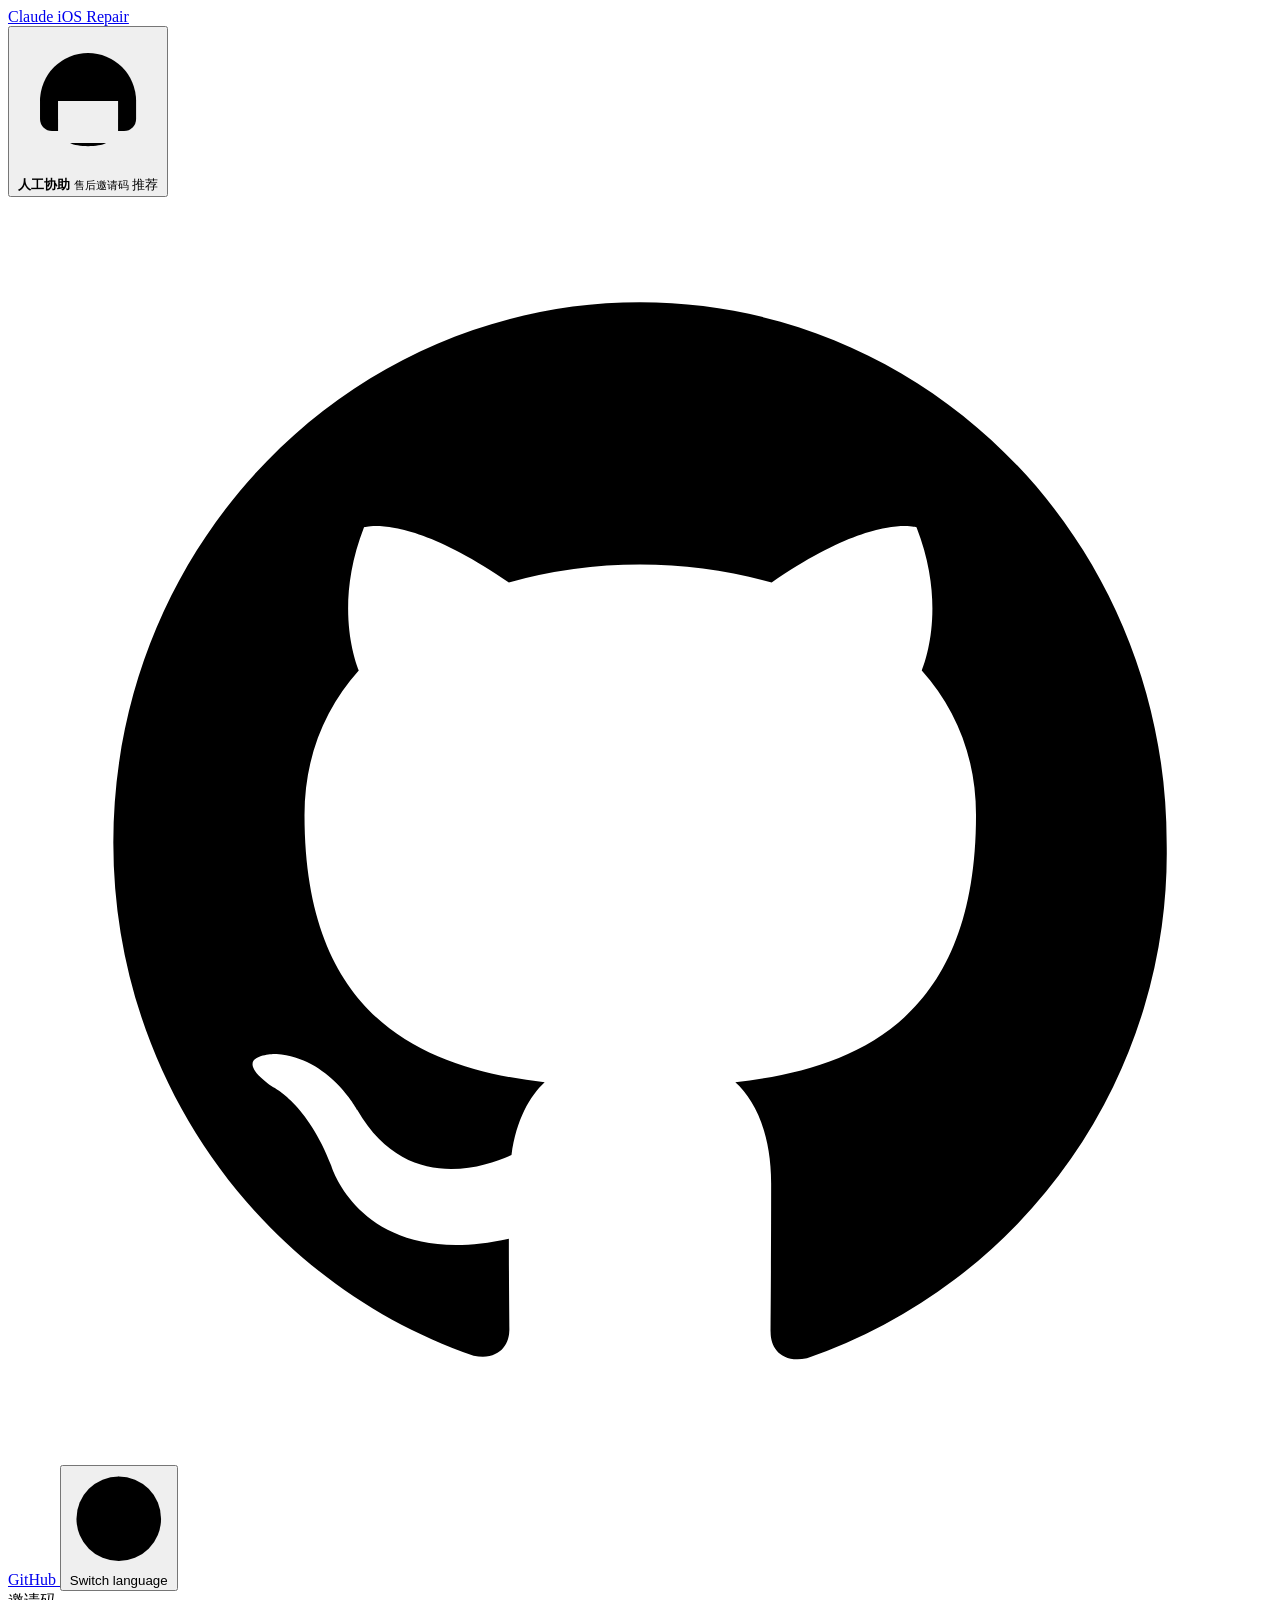
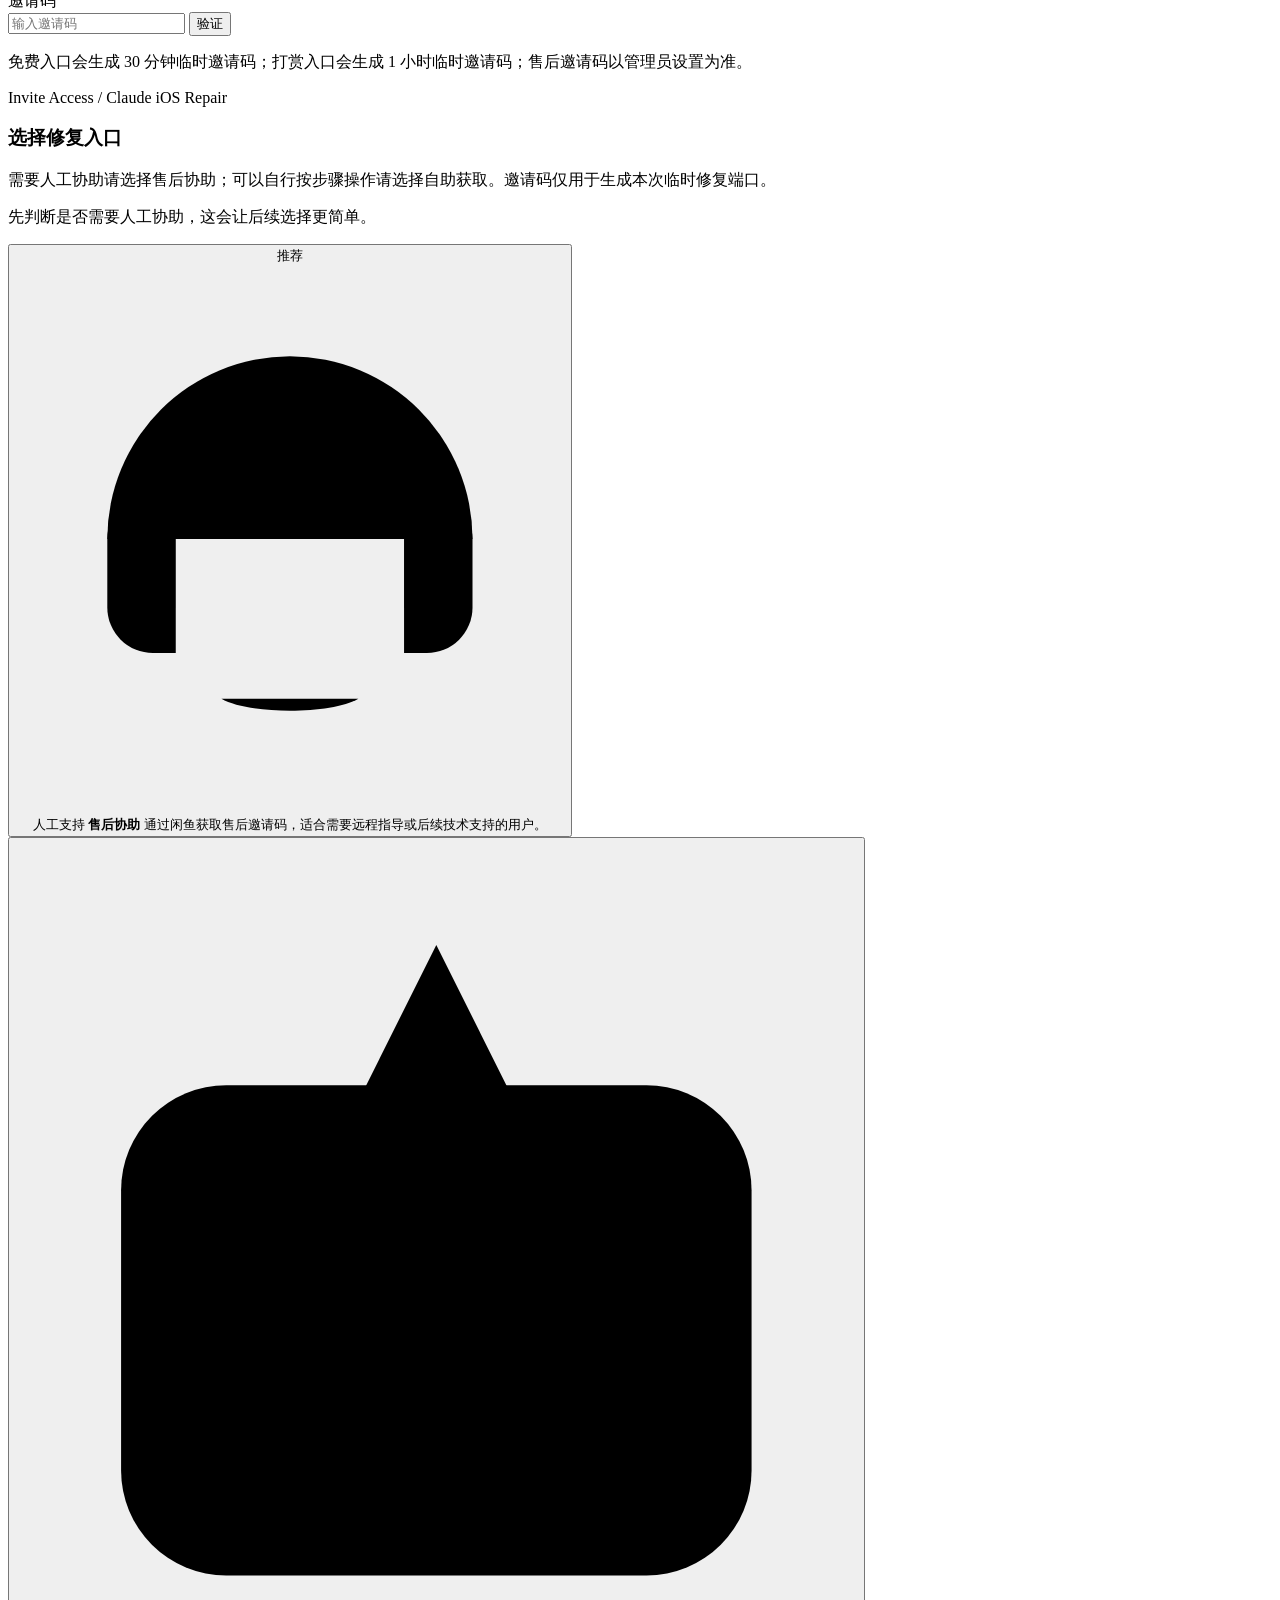
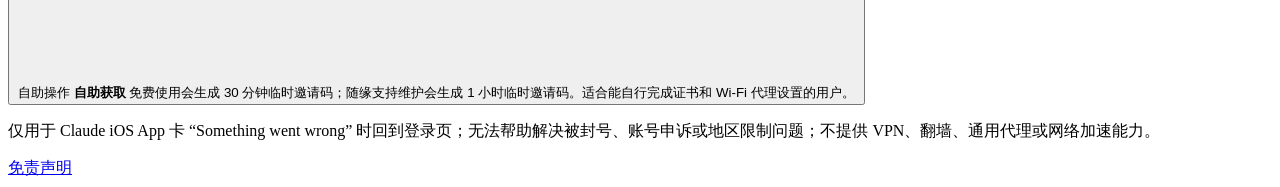
==== commit d32c8ee7: "Limit free invites and add countdown UI" ====
--- a/repair_site/web/index.html
+++ b/repair_site/web/index.html
@@ -51,7 +51,14 @@
           <input id="invite-code" name="invite-code" autocomplete="off" inputmode="latin" placeholder="输入邀请码" data-i18n-placeholder="entry.placeholder">
           <button type="submit" data-i18n="entry.submit">验证</button>
         </div>
-        <p class="claim-feedback" role="status" data-claim-feedback></p>
+        <div class="header-invite-status-line">
+          <p class="claim-feedback" role="status" data-claim-feedback></p>
+          <div id="header-invite-countdown" class="header-invite-countdown" aria-live="polite" hidden>
+            <span class="countdown-pulse" aria-hidden="true"></span>
+            <span data-i18n="inviteCountdown.label">邀请码剩余</span>
+            <strong id="invite-countdown-value">--:--</strong>
+          </div>
+        </div>
       </form>
       <div id="header-proxy-chip" class="header-proxy-chip" aria-label="当前修复通道" hidden>
         <span class="header-proxy-chip-title" data-i18n="headerProxy.title">当前修复通道</span>
@@ -64,7 +71,7 @@
           <strong id="header-proxy-port">-</strong>
         </button>
       </div>
-      <p class="invite-floating-note" data-i18n="entry.copy">免费/打赏入口会生成 1 小时临时邀请码；售后邀请码以管理员设置为准。验证后页面会显示本次修复端口和脱敏实时状态。</p>
+      <p class="invite-floating-note" data-i18n="entry.copy">免费入口会生成 30 分钟临时邀请码；打赏入口会生成 1 小时临时邀请码；售后邀请码以管理员设置为准。</p>
     </div>
   </header>
 
@@ -115,7 +122,7 @@
                   <strong data-i18n="inviteGate.selfTitle">自助获取</strong>
                 </span>
               </span>
-              <span data-i18n="inviteGate.selfBrief">免费使用或随缘支持维护，系统会生成 1 小时临时邀请码。适合能自行完成证书和 Wi‑Fi 代理设置的用户。</span>
+              <span data-i18n="inviteGate.selfBrief">免费使用会生成 30 分钟临时邀请码；随缘支持维护会生成 1 小时临时邀请码。适合能自行完成证书和 Wi‑Fi 代理设置的用户。</span>
             </button>
           </div>
 
@@ -163,7 +170,7 @@
             <div class="method-page-copy">
               <p class="method-label" data-i18n="inviteGate.selfLabel">自助操作</p>
               <h2 data-i18n="inviteGate.selfDetailTitle">自助获取临时邀请码</h2>
-              <p data-i18n="inviteGate.selfPageCopy">可以免费自助，也可以随缘支持维护。两种方式都会生成 1 小时临时邀请码，适合能自行完成证书和 Wi‑Fi 代理设置的用户。</p>
+              <p data-i18n="inviteGate.selfPageCopy">可以免费自助，也可以随缘支持维护。免费入口 30 分钟有效，打赏入口 1 小时有效，适合能自行完成证书和 Wi‑Fi 代理设置的用户。</p>
             </div>
 
             <div class="self-service-options">
@@ -246,6 +253,20 @@
         <div class="qr-preview-actions">
           <a id="qr-preview-open" class="button secondary" href="#" target="_blank" rel="noreferrer noopener" data-i18n="inviteGate.openOriginal">打开原图</a>
           <a id="qr-preview-download" class="button primary" href="#" download data-i18n="inviteGate.downloadQr">下载保存</a>
+        </div>
+      </div>
+    </div>
+
+    <div id="public-limit-modal" class="public-limit-modal" role="dialog" aria-modal="true" aria-labelledby="public-limit-title" hidden>
+      <div class="public-limit-backdrop" data-public-limit-close></div>
+      <div class="public-limit-dialog">
+        <button class="public-limit-close" type="button" data-public-limit-close data-i18n="publicLimit.close">关闭</button>
+        <p class="panel-kicker" data-i18n="publicLimit.kicker">Free Invite Limit</p>
+        <h2 id="public-limit-title" data-i18n="publicLimit.title">免费体验名额已使用</h2>
+        <p data-i18n="publicLimit.copy">为了防止临时修复通道被滥用，每个网络 IP 仅可生成一次免费邀请码。若还需要继续使用或需要人工协助，请通过闲鱼获取售后邀请码。</p>
+        <div class="public-limit-actions">
+          <a class="button primary" href="https://www.goofish.com/item?spm=a21ybx.personal.feeds.1.3e076ac2wWp67j&amp;id=1061136454887&amp;categoryId=50023914" target="_blank" rel="noreferrer noopener" data-i18n="publicLimit.xianyu">去闲鱼获取售后邀请码</a>
+          <button class="button secondary" type="button" data-public-limit-close data-i18n="publicLimit.ack">我知道了</button>
         </div>
       </div>
     </div>
@@ -387,7 +408,7 @@
                   <li data-i18n="safety.item1">请只在自己的设备和账号上使用，本工具只用于清理卡住的本地旧会话，不用于绕过账号、地区或网络限制。</li>
                   <li data-i18n="safety.item2">修复期间不要提交、记录或共享真实 Cookie、sessionKey、routingHint、Authorization、mitmproxy 证书或设备标识。</li>
                   <li data-i18n="safety.item3">服务端只记录脱敏状态和事件元数据，不记录 Cookie、请求体或完整设备标识。</li>
-                  <li data-i18n="safety.item4">完成后关闭 Wi‑Fi HTTP 代理，并取消修复 CA 的完全信任；公开入口生成的临时端口默认 1 小时失效，售后邀请码以管理员设置为准。</li>
+                  <li data-i18n="safety.item4">完成后关闭 Wi‑Fi HTTP 代理，并取消修复 CA 的完全信任；公开入口生成的临时端口会短期失效（免费 30 分钟，打赏 1 小时），售后邀请码以管理员设置为准。</li>
                   <li data-i18n="safety.item5">如果状态只显示已连接但没有 Claude 请求，优先检查是否还有其它 VPN、代理或第三方网络工具未关闭。</li>
                   <li data-i18n="safety.item6">如果状态长期没有变化，先确认 iPhone 当前 Wi-Fi、证书信任和代理配置是否一致。</li>
                 </ul>
@@ -424,7 +445,7 @@
               <div class="proxy-panel-head">
                 <div>
                   <p class="panel-kicker" data-i18n="proxy.kicker">临时修复通道配置</p>
-                  <h3 id="proxy-title" data-i18n="proxy.title">请按以下信息填写当前 Wi‑Fi 的 HTTP 代理，认证保持关闭；该端口仅用于本次 Claude iOS 登录态修复，公开入口默认 1 小时失效</h3>
+                  <h3 id="proxy-title" data-i18n="proxy.title">请按以下信息填写当前 Wi‑Fi 的 HTTP 代理，认证保持关闭；该端口仅用于本次 Claude iOS 登录态修复，公开入口会短期失效（免费 30 分钟，打赏 1 小时）</h3>
                 </div>
               </div>
               <dl class="proxy-grid">
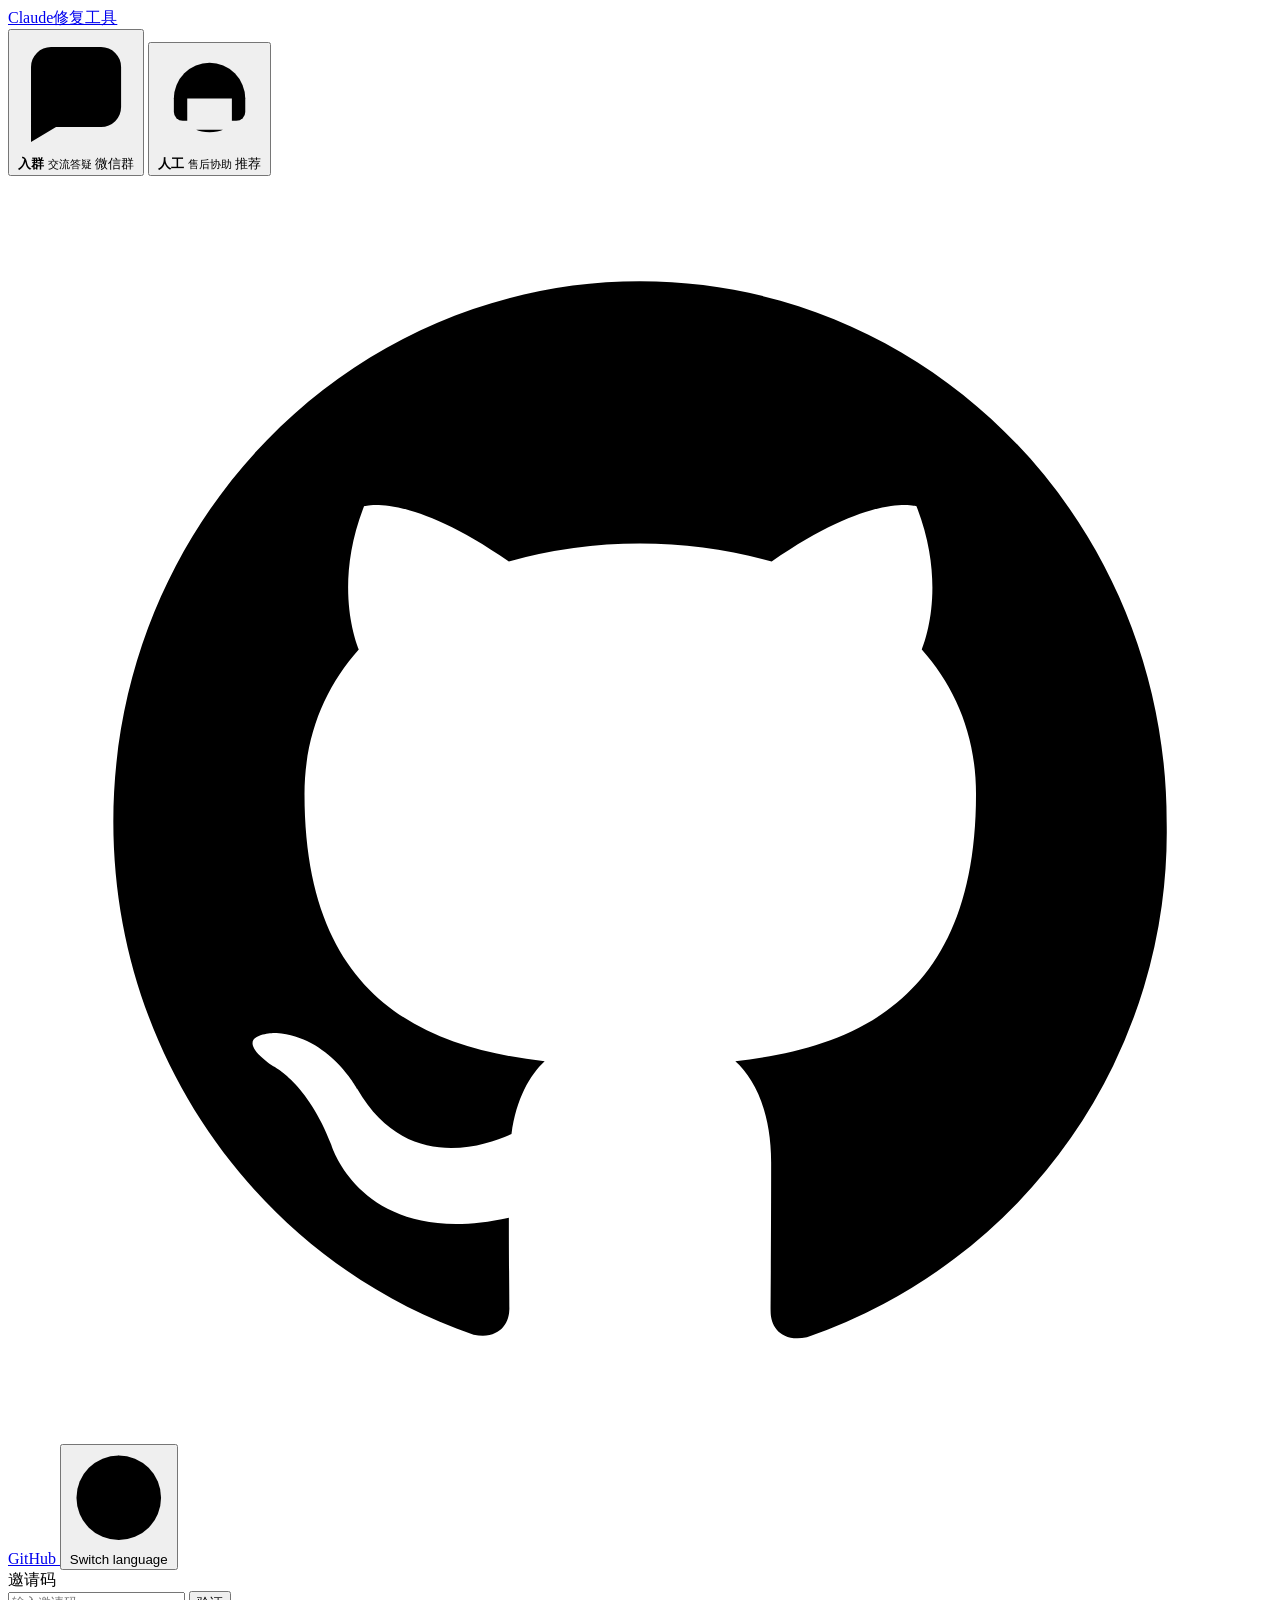
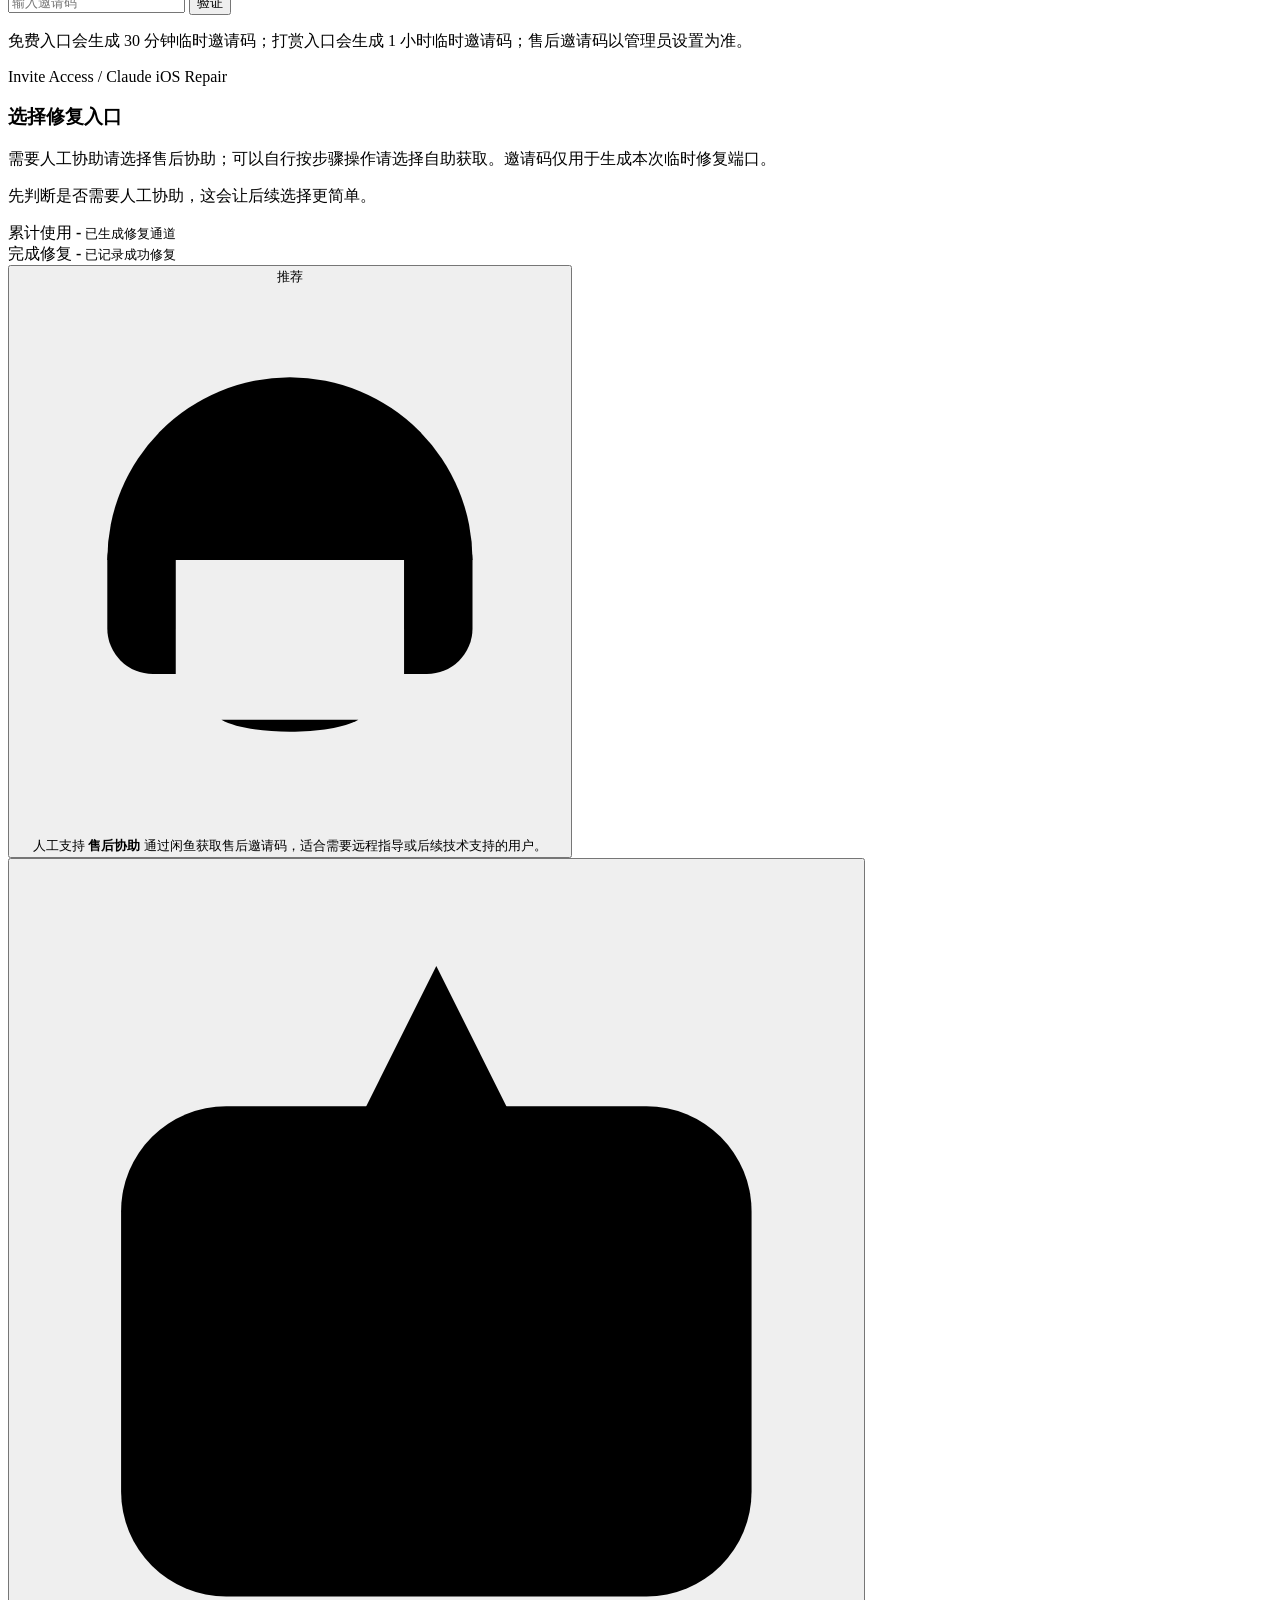
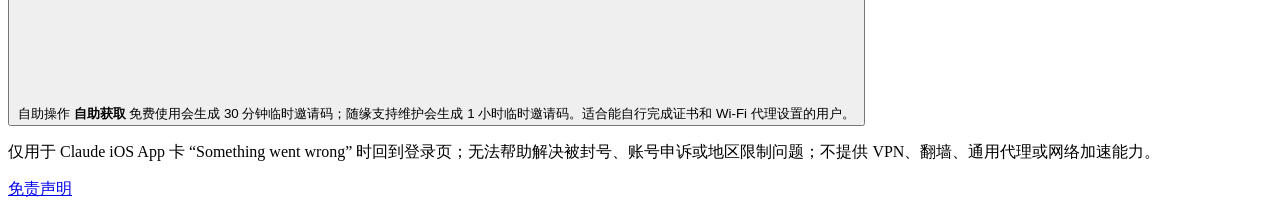
==== commit 1dfb3ef7: "Refine public entry UI and invite cache" ====
--- a/repair_site/web/index.html
+++ b/repair_site/web/index.html
@@ -11,8 +11,22 @@
   <header class="topbar">
     <div class="topbar-shell">
       <div class="topbar-main">
-        <a class="brand" href="#top" aria-label="返回指南顶部">Claude iOS Repair</a>
+        <a class="brand" href="#top" aria-label="返回指南顶部">Claude修复工具</a>
         <div class="topbar-actions">
+          <button class="group-entry-button" type="button" data-qr-preview="/assets/group-invite-qr.jpg" data-qr-title="微信群二维码" aria-label="加入微信群">
+            <span class="group-entry-icon" aria-hidden="true">
+              <svg viewBox="0 0 24 24" focusable="false">
+                <path d="M21 15a4 4 0 0 1-4 4H8l-5 3V7a4 4 0 0 1 4-4h10a4 4 0 0 1 4 4z"></path>
+                <path d="M8 9h8"></path>
+                <path d="M8 13h5"></path>
+              </svg>
+            </span>
+            <span class="group-entry-copy">
+              <strong data-i18n="groupEntry.title">入群</strong>
+              <small data-i18n="groupEntry.copy">交流答疑</small>
+            </span>
+            <span class="group-entry-badge" data-i18n="groupEntry.badge">微信群</span>
+          </button>
           <button class="support-entry-button" type="button" data-support-entry aria-label="打开售后协助">
             <span class="support-entry-icon" aria-hidden="true">
               <svg viewBox="0 0 24 24" focusable="false">
@@ -23,8 +37,8 @@
               </svg>
             </span>
             <span class="support-entry-copy">
-              <strong data-i18n="supportEntry.title">人工协助</strong>
-              <small data-i18n="supportEntry.copy">售后邀请码</small>
+              <strong data-i18n="supportEntry.title">人工</strong>
+              <small data-i18n="supportEntry.copy">售后协助</small>
             </span>
             <span class="support-entry-badge" data-i18n="supportEntry.badge">推荐</span>
           </button>
@@ -87,6 +101,19 @@
 
           <p class="invite-choice-hint" data-i18n="inviteGate.choiceHint">先判断是否需要人工协助，这会让后续选择更简单。</p>
 
+          <div id="ops-stats" class="ops-stats" aria-live="polite">
+            <article class="ops-stat-card">
+              <span data-i18n="stats.totalLabel">累计使用</span>
+              <strong id="stats-total-invites">-</strong>
+              <small data-i18n="stats.totalCopy">已生成修复通道</small>
+            </article>
+            <article class="ops-stat-card">
+              <span data-i18n="stats.completedLabel">完成修复</span>
+              <strong id="stats-completed-repairs">-</strong>
+              <small data-i18n="stats.completedCopy">已记录成功修复</small>
+            </article>
+          </div>
+
           <div class="invite-methods" aria-label="邀请码获取方式">
             <button class="invite-method-option is-recommended" type="button" data-invite-method-select="xianyu" aria-controls="invite-method-xianyu">
               <span class="method-recommend" data-i18n="inviteGate.recommended">推荐</span>
@@ -230,13 +257,6 @@
                 </div>
               </article>
 
-              <button class="floating-group-qr" type="button" data-qr-preview="/assets/group-invite-qr.jpg" data-qr-title="微信群二维码" aria-label="打开微信群二维码">
-                <img class="floating-group-qr-image" src="/assets/group-invite-qr.jpg" alt="微信群二维码">
-                <span class="floating-group-qr-copy">
-                  <span class="floating-group-qr-title" data-i18n="inviteGate.scanGroupTitle">加入微信群</span>
-                  <span class="floating-group-qr-action" data-i18n="inviteGate.openGroupQr">扫码入群交流</span>
-                </span>
-              </button>
             </div>
           </div>
         </section>
